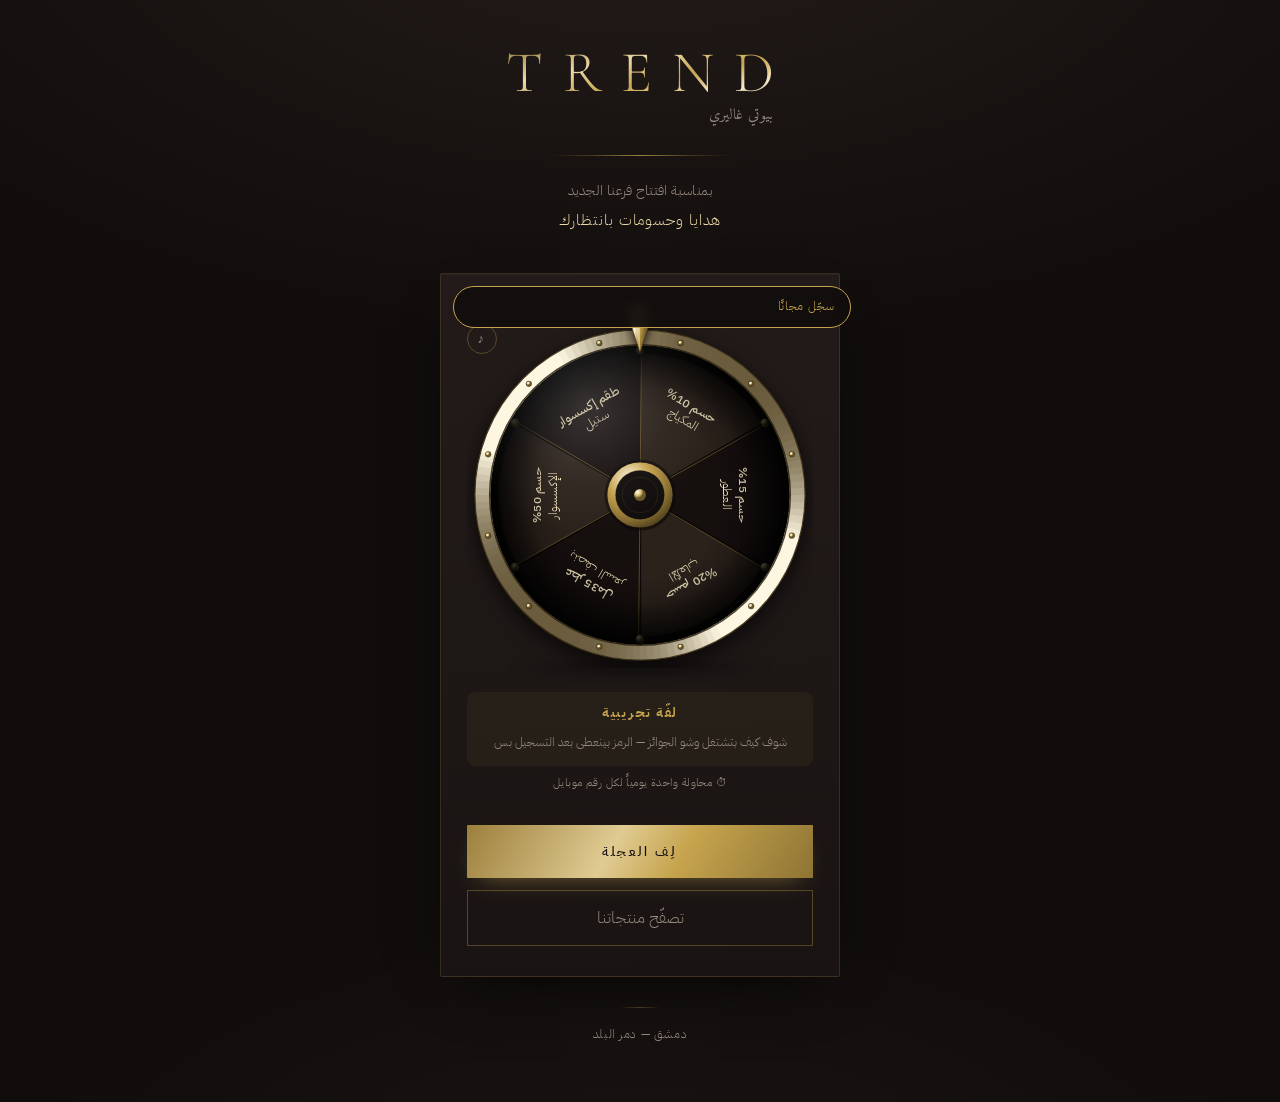
==== index.html @ b28f1da8 "Update index.html" ====
<!DOCTYPE html>
<html lang="ar" dir="rtl">
<head>
<meta charset="utf-8">
<meta name="viewport" content="width=device-width, initial-scale=1, viewport-fit=cover">
<title>TREND</title>
<meta name="description" content="جرّب حظك واربح حسمًا يُستلم من المحل الجديد.">
<meta name="theme-color" content="#100D0C">
<meta property="og:title" content="TREND — جرّب حظك واربح حسم">
<meta property="og:description" content="لفّة وحدة وكل الخانات رابحة. حسومات وهدايا تُستلم من المحل.">
<meta property="og:type" content="website">
<meta property="og:url" content="https://jamejame88.github.io/TREND/">
<meta property="og:image" content="https://jamejame88.github.io/TREND/og-image.png">
<meta property="og:image:secure_url" content="https://jamejame88.github.io/TREND/og-image.png">
<meta property="og:image:type" content="image/png">
<meta property="og:image:width" content="1200">
<meta property="og:image:height" content="630">
<meta property="og:image:alt" content="TREND — دمر البلد، دمشق">
<meta property="og:site_name" content="TREND">
<meta property="og:locale" content="ar_SY">
<meta name="twitter:card" content="summary_large_image">
<meta name="twitter:title" content="TREND — جرّب حظك واربح حسم">
<meta name="twitter:description" content="لفّة وحدة وكل الخانات رابحة.">
<meta name="twitter:image" content="https://jamejame88.github.io/TREND/og-image.png">
<link rel="preconnect" href="https://fonts.googleapis.com">
<link rel="preconnect" href="https://fonts.gstatic.com" crossorigin>
<link href="https://fonts.googleapis.com/css2?family=Cormorant+Garamond:wght@300;400&family=Amiri:wght@400;700&family=IBM+Plex+Sans+Arabic:wght@200;300;400;500&display=swap" rel="stylesheet">
<style>
:root{
  --ink:#100D0C;
  --panel:#191413;
  --panel-2:#221B19;
  --gold:#C6A44E;
  --gold-lt:#EBD9A8;
  --gold-dk:#8E7434;
  --line:rgba(198,164,78,.16);
  --line-strong:rgba(198,164,78,.34);
  --paper:#F3EEE7;
  --muted:#96897E;
  --err:#D98A82;
  --ok:#8FB99A;
}
*{box-sizing:border-box;margin:0;padding:0}
html{-webkit-text-size-adjust:100%}
body{
  min-height:100vh;
  background:
    radial-gradient(120% 70% at 50% -10%, #241C19 0%, transparent 60%),
    radial-gradient(90% 50% at 50% 110%, #1B1513 0%, transparent 55%),
    var(--ink);
  color:var(--paper);
  font-family:"IBM Plex Sans Arabic",system-ui,sans-serif;
  font-weight:300;
  line-height:1.8;
  -webkit-font-smoothing:antialiased;
  display:flex;
  justify-content:center;
  padding:44px 20px 56px;
}
.shell{width:100%;max-width:400px}

/* ——— العلامة ——— */
.mark{text-align:center;margin-bottom:38px}
.lockup{display:inline-block;text-align:right}
.wordmark{
  font-family:"Cormorant Garamond",Georgia,serif;
  font-weight:300;
  font-size:clamp(42px,13vw,58px);
  line-height:1;
  letter-spacing:.34em;
  direction:ltr;
  margin-right:-.34em;
  color:var(--gold-lt);
  background:linear-gradient(168deg,#8E7434 0%,#EBD9A8 34%,#C6A44E 58%,#F5EBCB 78%,#9C7F3C 100%);
  -webkit-background-clip:text;
  background-clip:text;
  -webkit-text-fill-color:transparent;
}
.former{
  font-family:"Amiri",serif;
  font-size:15px;
  color:var(--muted);
  letter-spacing:.04em;
  margin-top:6px;
  line-height:1;
}
.divider{
  width:100%;max-width:180px;height:1px;margin:26px auto 0;
  background:linear-gradient(90deg,transparent,var(--line-strong) 22%,var(--gold) 50%,var(--line-strong) 78%,transparent);
  opacity:.75;
}

.occasion{
  margin-top:22px;font-size:14px;color:var(--muted);
  letter-spacing:.03em;line-height:1.9;
}
.occasion span{
  display:inline-block;margin-top:2px;color:var(--gold-lt);
  font-size:15px;letter-spacing:.06em;
}

/* ——— تنويه حد اللفّات ——— */
.spinlimit{
  margin-top:8px;font-size:11px;color:var(--muted);
  letter-spacing:.04em;text-align:center;line-height:1.7;
}
/* ——— زر التسجيل الثابت (الزاوية اليسارية العلوية) ——— */
.regfab{
  position:fixed;top:12px;left:12px;z-index:40;
  display:flex;align-items:center;gap:6px;
  padding:9px 15px;border-radius:22px;
  border:1px solid var(--gold);background:rgba(16,13,12,.88);
  color:var(--gold);font:inherit;font-size:12px;letter-spacing:.06em;
  cursor:pointer;backdrop-filter:blur(6px);
  transition:transform .25s,background .25s;
}
.regfab:hover{transform:translateY(-1px);background:rgba(198,164,78,.14)}
.regfab.member{border-color:var(--gold);background:linear-gradient(120deg,var(--gold-dk),#E0CB92 45%,var(--gold));color:#100D0C}
/* ——— شريط وضع اللفّة (تجريبي / حقيقي) ——— */
.modebar{
  border:1px solid var(--line2);border-radius:8px;padding:10px 12px;margin-top:14px;
  background:rgba(198,164,78,.06);text-align:center;
}
.modebar b{display:block;font-size:12.5px;color:var(--gold);letter-spacing:.12em;margin-bottom:3px}
.modebar span{font-size:11.5px;color:var(--muted);line-height:1.7}
.modebar.real{background:rgba(143,211,125,.08);border-color:rgba(143,211,125,.45)}
.modebar.real b{color:#8FD37D}
.demoprize{
  display:none;margin-top:12px;padding:12px;border:1px dashed var(--line2);border-radius:8px;
  text-align:center;font-size:13px;color:var(--paper);line-height:1.8;
}
.demoprize.on{display:block}
.demoprize i{display:block;font-style:normal;font-size:11px;color:var(--muted);margin-top:5px}
/* ——— تذكير التطبيق والنادي بصفحة النتيجة ——— */
.nextsteps{margin-top:16px;border-top:1px solid var(--line2);padding-top:14px}
.nextstep{
  display:flex;gap:10px;align-items:flex-start;text-align:right;
  padding:11px 0;font-size:12.5px;line-height:1.75;color:var(--paper);
}
.nextstep + .nextstep{border-top:1px solid var(--line)}
.nextstep b{color:var(--gold);font-weight:500}
.nextstep .n{
  flex:0 0 20px;height:20px;border-radius:50%;border:1px solid var(--gold);
  color:var(--gold);font-size:10px;display:flex;align-items:center;justify-content:center;margin-top:2px;
}
/* ——— شريط الفائزين ——— */
.ticker{
  position:relative;overflow:hidden;margin:0 0 26px;
  border-top:1px solid var(--line);border-bottom:1px solid var(--line);
  background:linear-gradient(90deg,rgba(198,164,78,.05),rgba(198,164,78,.11),rgba(198,164,78,.05));
  padding:10px 0;display:none;
}
.ticker.on{display:block}
.ticker::before,.ticker::after{content:"";position:absolute;top:0;bottom:0;width:48px;z-index:2;pointer-events:none}
.ticker::before{right:0;background:linear-gradient(270deg,var(--ink),transparent)}
.ticker::after{left:0;background:linear-gradient(90deg,var(--ink),transparent)}
.trail{display:flex;width:max-content;animation:slide 120s linear infinite}
@keyframes slide{from{transform:translateX(0)}to{transform:translateX(50%)}}
@media(prefers-reduced-motion:reduce){.trail{animation:none}}
.tk{display:flex;align-items:center;gap:8px;padding:0 18px;white-space:nowrap;font-size:12px;color:var(--muted)}
.tk i{width:5px;height:5px;transform:rotate(45deg);background:var(--gold);flex:0 0 5px;font-style:normal}
.tk b{color:var(--gold-lt);font-weight:400}
.tk s{
  color:var(--paper);text-decoration:none;
  font-variant-numeric:tabular-nums;letter-spacing:.03em;
}

/* ——— البطاقة ——— */
.card{
  background:linear-gradient(178deg,var(--panel-2),var(--panel));
  border:1px solid var(--line);
  border-radius:2px;
  padding:34px 26px 30px;
  box-shadow:0 24px 60px -30px rgba(0,0,0,.9), inset 0 1px 0 rgba(255,255,255,.03);
}

.step{display:none}
.step.on{display:block;animation:rise .55s cubic-bezier(.22,.7,.3,1) both}
@keyframes rise{from{opacity:0;transform:translateY(10px)}to{opacity:1;transform:none}}

.won{text-align:center;margin-bottom:30px;padding-bottom:24px;border-bottom:1px solid var(--line)}
.won h2{
  font-family:"Amiri",serif;font-weight:400;font-size:24px;line-height:1.5;
  margin:10px 0 12px;color:var(--gold-lt);
}
.wonhint{font-size:12.5px;color:var(--muted);letter-spacing:.04em}

/* ——— الحقول ——— */
.field{margin-bottom:26px}
label{
  display:block;
  font-size:11.5px;
  font-weight:400;
  color:var(--gold);
  letter-spacing:.16em;
  margin-bottom:8px;
  opacity:.9;
}
input,select{
  width:100%;
  background:transparent;
  border:0;
  border-bottom:1px solid var(--line-strong);
  border-radius:0;
  color:var(--paper);
  font-family:inherit;
  font-size:16px;
  font-weight:300;
  padding:8px 2px 11px;
  transition:border-color .3s ease;
}
input:hover,select:hover{border-bottom-color:rgba(198,164,78,.5)}
input:focus,select:focus{outline:none;border-bottom-color:var(--gold)}
input:focus-visible,select:focus-visible,button:focus-visible{outline:1px solid var(--gold);outline-offset:4px}
select{
  appearance:none;color:var(--paper);cursor:pointer;
  background-image:linear-gradient(45deg,transparent 50%,var(--gold) 50%),linear-gradient(135deg,var(--gold) 50%,transparent 50%);
  background-position:2px 20px,7px 20px;background-size:5px 5px;background-repeat:no-repeat;
}
select option{background:var(--panel);color:var(--paper)}
.hint{font-size:11.5px;color:var(--muted);margin-top:9px;line-height:1.7}
.err{font-size:12px;color:var(--err);margin-top:9px;display:none}
.err.on{display:block}

input[type="date"]{
  color-scheme:dark;direction:ltr;text-align:left;
  font-variant-numeric:tabular-nums;letter-spacing:.06em;
}
input[type="date"]::-webkit-datetime-edit{padding:0}
input[type="date"]::-webkit-datetime-edit-text{color:var(--muted);padding:0 4px}
input[type="date"]::-webkit-datetime-edit-day-field,
input[type="date"]::-webkit-datetime-edit-month-field,
input[type="date"]::-webkit-datetime-edit-year-field{color:var(--paper);padding:1px 3px}
input[type="date"]::-webkit-datetime-edit-day-field:focus,
input[type="date"]::-webkit-datetime-edit-month-field:focus,
input[type="date"]::-webkit-datetime-edit-year-field:focus{background:var(--gold);color:#100D0C;outline:none}
input[type="date"]::-webkit-calendar-picker-indicator{
  filter:invert(72%) sepia(30%) saturate(720%) hue-rotate(2deg);opacity:.7;cursor:pointer;
}
input[type="date"]::-webkit-calendar-picker-indicator:hover{opacity:1}

/* ——— الأزرار ——— */
button{
  width:100%;
  font-family:"IBM Plex Sans Arabic",sans-serif;
  font-size:13px;
  font-weight:400;
  letter-spacing:.2em;
  padding:17px 14px;
  border:0;
  border-radius:1px;
  cursor:pointer;
  transition:filter .3s ease, opacity .3s ease;
}
.primary{
  background:linear-gradient(120deg,#9C7F3C,#E0CB92 42%,#C6A44E 62%,#8E7434);
  color:#100D0C;
  font-weight:500;
  box-shadow:0 10px 26px -14px rgba(198,164,78,.7);
}
.primary:hover{filter:brightness(1.07)}
.primary[disabled]{filter:grayscale(.5) brightness(.65);cursor:default}
.ghost{
  background:transparent;color:var(--muted);
  border:1px solid var(--line-strong);margin-top:12px;
}
.ghost:hover{color:var(--gold-lt);border-color:var(--gold)}
.btn-space{margin-top:32px}

.shopBtn{
  display:block;text-align:center;text-decoration:none;
  line-height:1.5;padding:15px 12px;
}

/* ——— العجلة ——— */
.wheelwrap{position:relative;padding:14px 0 10px}
.sndBtn{
  position:absolute;top:16px;left:0;z-index:4;
  width:30px;height:30px;padding:0;line-height:1;
  background:transparent;border:1px solid var(--line-strong);border-radius:50%;
  color:var(--muted);font-size:13px;cursor:pointer;transition:.2s;
}
.sndBtn:hover{color:var(--gold-lt);border-color:var(--gold)}
.wheelwrap::before{content:"";position:absolute;left:12%;right:12%;bottom:2px;height:16px;background:radial-gradient(ellipse at center,rgba(0,0,0,.55),transparent 72%);filter:blur(5px);pointer-events:none}
.pointer{
  position:absolute;top:-6px;left:50%;
  width:34px;height:52px;z-index:5;
  transform:translateX(-50%) rotate(0deg);
  transform-origin:50% 14%;
  transition:transform .07s cubic-bezier(.3,1.5,.5,1);
  pointer-events:none;
  filter:drop-shadow(0 3px 5px rgba(0,0,0,.75));
}
#wheel{display:block;width:100%;height:auto;transform:rotate(0deg)}
#wheel{will-change:transform}

/* ——— النتيجة ——— */
.result{text-align:center}
.kicker{
  font-family:"Amiri",serif;
  font-size:29px;font-weight:700;
  color:var(--gold);letter-spacing:.04em;line-height:1.3;
}
.result h2{
  font-family:"Amiri",serif;
  font-weight:400;
  font-size:24px;
  line-height:1.55;
  margin:10px 0 26px;
  color:var(--gold-lt);
}
.plaque{
  border-top:1px solid var(--line-strong);
  border-bottom:1px solid var(--line-strong);
  padding:20px 10px 18px;
}
.plaque .cap{font-size:10.5px;letter-spacing:.24em;color:var(--muted);margin-bottom:10px}
.code{
  direction:ltr;
  font-family:"Cormorant Garamond",Georgia,serif;
  font-size:34px;
  font-weight:400;
  letter-spacing:.22em;
  color:var(--gold-lt);
  line-height:1.1;
}
.expiry{font-size:11.5px;color:var(--muted);margin-top:22px;letter-spacing:.04em}

.terms{margin:28px 0 30px;text-align:right}
.terms li{
  list-style:none;font-size:12.5px;color:var(--muted);
  padding-right:16px;position:relative;margin:9px 0;line-height:1.75;
}
.terms li::before{
  content:"";position:absolute;right:0;top:11px;
  width:4px;height:4px;transform:rotate(45deg);background:var(--gold);opacity:.8;
}
.sent{font-size:12px;color:var(--ok);margin-top:14px;display:none;text-align:center;letter-spacing:.05em}
.sent.on{display:block}

.offers{margin:0 0 32px;overflow:hidden}
.oh{display:flex;align-items:center;gap:14px;margin-bottom:16px}
.oh-line{flex:1;height:1px;background:linear-gradient(90deg,transparent,var(--line-strong))}
.oh-line:last-child{background:linear-gradient(90deg,var(--line-strong),transparent)}
.oh-txt{font-size:11px;letter-spacing:.26em;color:var(--gold);white-space:nowrap}

.otrack{
  display:flex;gap:10px;width:max-content;
  animation:oslide 38s linear infinite;
}
.offers:hover .otrack{animation-play-state:paused}
@keyframes oslide{from{transform:translateX(0)}to{transform:translateX(50%)}}

.ocard{
  flex:0 0 auto;width:132px;border:1px solid var(--line);
  background:linear-gradient(178deg,var(--panel-2),var(--panel));
}
.ocard img{width:100%;height:88px;object-fit:cover;background:#0E0B0A;display:block}
.ocard .obadge{
  font-size:9px;letter-spacing:.16em;color:var(--ink);text-align:center;padding:3px 0;
  background:linear-gradient(120deg,var(--gold-dk),#E0CB92 50%,var(--gold));
}
.ocard .on{
  font-size:11.5px;line-height:1.45;padding:8px 9px 0;color:var(--paper);
  display:-webkit-box;-webkit-line-clamp:2;-webkit-box-orient:vertical;overflow:hidden;height:2.9em;
}
.ocard .op{display:flex;align-items:baseline;gap:7px;padding:5px 9px 10px}
.o-new{font-size:13px;color:var(--gold-lt)}
.o-old{font-size:10.5px;color:var(--muted);text-decoration:line-through;opacity:.75}

.foot{
  text-align:center;font-size:11.5px;color:var(--muted);
  margin-top:30px;letter-spacing:.05em;line-height:1.9;
}
.foot .fdiv{
  width:40px;height:1px;margin:0 auto 16px;
  background:linear-gradient(90deg,transparent,var(--line-strong),transparent);
}
</style>
</head>
<body>
<div class="shell">

  <header class="mark">
    <div class="lockup">
      <div class="wordmark" id="brandName">TREND</div>
      <div class="former">بيوتي غاليري</div>
    </div>
    <div class="divider"></div>
    <p class="occasion">بمناسبة افتتاح فرعنا الجديد<br><span>هدايا وحسومات بانتظارك</span></p>
  </header>

  <div class="ticker" id="ticker"><div class="trail" id="trail"></div></div>

  <section class="offers" id="offers" hidden>
    <div class="oh">
      <span class="oh-line"></span>
      <span class="oh-txt">عروض اليوم</span>
      <span class="oh-line"></span>
    </div>
    <div class="otrack" id="offerList"></div>
  </section>

  <section class="card step on" id="stepWheel">
    <div class="wheelwrap">
      <svg class="pointer" viewBox="0 0 34 52" aria-hidden="true">
        <defs>
          <linearGradient id="pbA" x1="0" y1="0" x2="1" y2="0.3">
            <stop offset="0%" stop-color="#6B5526"/><stop offset="28%" stop-color="#FDF6E0"/>
            <stop offset="52%" stop-color="#C6A44E"/><stop offset="74%" stop-color="#8A7031"/>
            <stop offset="100%" stop-color="#4E3E1B"/>
          </linearGradient>
          <radialGradient id="pbC" cx="34%" cy="28%">
            <stop offset="0%" stop-color="#FFFDF5"/><stop offset="52%" stop-color="#DCC176"/>
            <stop offset="100%" stop-color="#5E4B22"/>
          </radialGradient>
        </defs>
        <path d="M17 51 L7 20 Q17 13 27 20 Z" fill="url(#pbA)"/>
        <path d="M17 51 L12.5 21.5 Q17 18 17 18 Z" fill="#FFF9E6" opacity=".42"/>
        <path d="M17 51 L7 20 Q17 13 27 20 Z" fill="none" stroke="#3A2E14" stroke-width=".8" opacity=".85"/>
        <circle cx="17" cy="13" r="11" fill="#33280F" opacity=".55"/>
        <circle cx="17" cy="13" r="9.5" fill="url(#pbC)"/>
        <circle cx="17" cy="13" r="4.6" fill="#12100F"/>
        <circle cx="13.6" cy="9.6" r="2.4" fill="#FFFDF4" opacity=".8"/>
      </svg>
      <button class="sndBtn" id="sndBtn" type="button">♪</button>
      <svg id="wheel" viewBox="0 0 320 320" role="img" aria-label="عجلة الجوائز"></svg>
    </div>
    <button class="regfab" id="regFab" type="button">سجّل مجانًا</button>
  <div class="modebar" id="modeBar">
      <b>لفّة تجريبية</b>
      <span>شوف كيف بتشتغل وشو الجوائز — الرمز بينعطى بعد التسجيل بس</span>
    </div>
    <div class="spinlimit">⏱ محاولة واحدة يومياً لكل رقم موبايل</div>
    <div class="demoprize" id="demoPrize"></div>
    <button class="primary btn-space" id="spin">لِف العجلة</button>
    <button class="primary btn-space" id="goReg" style="display:none">سجّل لتحصل على كود الجائزة</button>
    <a class="ghost shopBtn" id="shopBtn2" target="_blank" rel="noopener">تصفّح منتجاتنا</a>
  </section>

  <section class="card step" id="stepForm">
    <div class="won">
      <p class="kicker">لفتك الحقيقية</p>
      <h2 id="wonPrize">سجّل رقمك</h2>
      <p class="wonhint">بعد التسجيل بتلف وبيوصلك رمز الجائزة.<br>
        <span style="opacity:.75">⏱ محاولة واحدة يومياً لكل رقم موبايل</span></p>
    </div>

    <div class="field">
      <label for="name">الاسم <span style="color:var(--muted);font-size:11px">(اختياري)</span></label>
      <input id="name" type="text" autocomplete="name" placeholder="اتركه فاضي ومنعطيك رمز">
      <p class="hint" id="nameHint"></p>
    </div>

    <div class="field">
      <label for="phone">رقم الجوال</label>
      <input id="phone" type="tel" inputmode="numeric" autocomplete="tel" placeholder="09XXXXXXXX" required>
      <p class="hint">الرقم مخصص لإرسال الكود والعرض.</p>
      <p class="err" id="errPhone">الرقم لازم يبلش بـ 09 ويكون 10 أرقام</p>
      <p class="err" id="errDaily">سجّلنا محاولتك اليوم — بتقدر تجرّب مرة تانية بكرا.</p>
    </div>

    <div class="field">
      <label for="occasion">أهم مناسبة عندك بالسنة</label>
      <select id="occasion">
        <option value="">اختياري</option>
        <option>عيد ميلاد</option>
        <option>ذكرى زواج</option>
        <option>خطوبة</option>
        <option>تخرّج</option>
        <option>مولود جديد</option>
        <option>غير هيك</option>
      </select>
    </div>

    <div class="field">
      <label for="occDate">تاريخ المناسبة</label>
      <input id="occDate" type="date" lang="en-GB">
      <p class="hint">لإرسال أفكار هدايا قبل موعد المناسبة ضمن الميزانية.</p>
    </div>

    <button class="primary btn-space" id="claim">سجّل ولِف</button>
    <a class="ghost shopBtn" id="shopBtn3" target="_blank" rel="noopener">تصفّح منتجاتنا</a>
  </section>

  <section class="card step" id="stepResult">
    <div class="result">
      <p class="kicker">مبروك</p>
      <h2 id="prizeText"></h2>
      <div class="plaque">
        <p class="cap">رمز الاستلام</p>
        <div class="code" id="codeText"></div>
      </div>
      <p class="expiry" id="expiryText"></p>
      <p class="expiry" id="pidText" style="margin-top:6px;color:var(--gold)"></p>
    </div>
    <ul class="terms">
      <li>الرمز يُستلم من المحل خلال مدة الصلاحية.</li>
      <li>صالح لعملية شراء واحدة، ولا يُجمع مع عرض آخر.</li>
      <li>فعّل الرمز عبر واتساب حتى يُحفظ باسمك.</li>
    </ul>
    <div class="nextsteps">
      <div class="nextstep"><span class="n">١</span>
        <span><b>نزّل تطبيق ترند على جوالك</b> واربح <b>نقطتين</b> تنضاف لرصيدك — نقاطك بتستبدلها بهدايا من المحل.</span></div>
      <div class="nextstep"><span class="n">٢</span>
        <span>سجّل بـ<b>نادي ترند</b> وشوف نقاطك وقسم كبار العملاء — من نفس الموقع.</span></div>
    </div>
    <a class="primary btn-space" id="appBtn" target="_blank" rel="noopener" style="display:block;text-align:center;text-decoration:none">نزّل التطبيق واربح نقطتين</a>
    <button class="primary" id="waBtn" style="margin-top:9px">تفعيل الرمز عبر واتساب</button>
    <button class="ghost" id="copyBtn">نسخ الرمز</button>
    <p class="sent" id="copied">تم نسخ الرمز</p>
    <a class="ghost shopBtn" id="shopBtn" target="_blank" rel="noopener">تصفّح منتجاتنا</a>
  </section>

  <footer class="foot">
    <div class="fdiv"></div>
    <div id="footAddr"></div>
  </footer>
</div>

<script>
/* ————————————————————————————————
   عدّل هالقسم بس — الباقي ما بدو تعديل
———————————————————————————————— */
const CONFIG = {
  shopName:    "TREND",
  address:     "دمشق — دمر البلد",
  siteUrl:     "https://jamejame88.github.io/TREND/site.html",
  whatsapp:    "963934589893",
  sheetUrl:    "https://script.google.com/macros/s/AKfycbx4zwX9C0PqPvE215aF1AwVs5j8pn7mqzbEx961qYShZDct3dYm4nTvetl8VBAtm9sA/exec",
  expiryDays:  14,
  prizes: [
    { label: "حسم 10% على قسم المكياج",  lines: ["حسم 10%", "المكياج"],      weight: 40, tag: "MKP" },
    { label: "حسم 15% على قسم العطور",   lines: ["حسم 15%", "العطور"],       weight: 25, tag: "PRF" },
    { label: "حسم 20% على قسم الألعاب",  lines: ["حسم 20%", "الألعاب"],      weight: 25, tag: "TOY" },
    { label: "عطر 35مل بنصف السعر",      lines: ["عطر 35مل", "بنصف السعر"],  weight: 10, tag: "P35" },
    { label: "حسم 50% على قسم الإكسسوار",lines: ["حسم 50%", "الإكسسوار"],    weight:  5, tag: "ACC" },
    { label: "طقم إكسسوار ستيل",         lines: ["طقم إكسسوار", "ستيل"],     weight:  1, tag: "STL" }
  ],
  /* أوزان اللفّة التجريبية: كل الجوائز بنفس الاحتمال، عشان الزائر يشوف
     كل الخانات (خصوصًا النادرة) ويعرف شو ممكن يربح. الأوزان الحقيقية فوق
     ما بتتأثر - هي وحدها يلي بتحدد الجائزة بعد التسجيل.
     خلي القيمة false لو بدك التجريبي يستخدم نفس الأوزان الحقيقية. */
  demoEqualWeights: true
};


/* ———————————————————————————————— */

/* PRIZES = الجوائز الفعّالة حاليًا. بتنجلب من قاعدة البيانات عند التحميل،
   وبترجع للمكتوبة بـCONFIG لو فشل الاتصال - فالعجلة بتشتغل بكل الحالات. */
let PRIZES = CONFIG.prizes.slice();
let SEG = PRIZES.length;
let ARC = 360 / SEG;

const SB_URL  = 'https://incloqbhtksnxqiohvaw.supabase.co';
const SB_ANON = 'sb_publishable_jfAFLXWXJpIrRfkd_CcWlw_xjGgEUEX';

function portal(action, extra){
  return fetch(SB_URL + '/functions/v1/customer-portal', {
    method: 'POST',
    headers: { 'Content-Type':'application/json', 'apikey': SB_ANON, 'Authorization': 'Bearer ' + SB_ANON },
    body: JSON.stringify(Object.assign({ action }, extra || {})),
  }).then(r => r.json()).catch(() => null);
}

/* بيحوّل صف قاعدة البيانات لشكل الجائزة يلي بتفهمه العجلة */
function rowToPrize(r){
  return {
    label: r.label,
    lines: [r.line1 || r.label, r.line2 || ''].filter(x => x !== ''),
    weight: Number(r.weight) || 1,
    tag: String(r.tag || 'GEN').toUpperCase(),
  };
}

/* بيبدّل مجموعة الجوائز ويعيد رسم العجلة */
function setPrizes(list){
  if (!Array.isArray(list) || list.length < 3) return false;
  PRIZES = list;
  SEG = PRIZES.length;
  ARC = 360 / SEG;
  const w = $('wheel');
  if (w) w.innerHTML = '';
  drawWheel();
  return true;
}
const $ = id => document.getElementById(id);
let picked = null, spun = false, entry = {};
/* REAL = صار مسجّل ومسموح له بلفّة حقيقية وحدة.
   قبلها كل اللفّات تجريبية معلنة: بتدور وبتوقف بس بدون رمز. */
let REAL = false, realDone = false, demoCount = 0;

$('brandName').textContent = CONFIG.shopName;
$('footAddr').textContent = CONFIG.address;
['shopBtn', 'shopBtn2', 'shopBtn3'].forEach(function(id){
  var b = $(id);
  if (b) b.href = CONFIG.siteUrl;
});

/* ═══ شريط الفائزين ═══ */
(function loadWins(){
  if (!CONFIG.sheetUrl) return;
  const cb = 'wcb_' + Date.now();
  const s = document.createElement('script');
  let done = false;
  const end = () => { if (done) return; done = true; try{ delete window[cb]; }catch(e){} s.remove(); };
  const timer = setTimeout(end, 9000);

  window[cb] = res => {
    clearTimeout(timer); end();
    const w = (res && res.wins) ? res.wins : [];
    if (w.length < 2) return;
    const trail = $('trail');
    const add = x => {
      const d = document.createElement('div');
      d.className = 'tk';
      d.innerHTML = '<i></i><s></s> ربح <b></b>';
      d.querySelector('s').textContent = 'الزبون ' + x.n;
      d.querySelector('b').textContent = x.p;
      if (x.t){ const sp = document.createElement('span'); sp.textContent = '· ' + x.t; d.appendChild(sp); }
      trail.appendChild(d);
    };
    w.forEach(add); w.forEach(add);
    $('ticker').classList.add('on');
  };
  s.onerror = () => { clearTimeout(timer); end(); };
  s.src = CONFIG.sheetUrl + '?callback=' + cb + '&action=wins';
  document.body.appendChild(s);
})();

/* رسم العجلة - صارت دالة حتى نقدر نعيد الرسم لما تتبدل الجوائز */
function drawWheel(){
  const c = 175, R = 143, ns = 'http://www.w3.org/2000/svg';
  const wheel = $('wheel');
  wheel.setAttribute('viewBox', '0 0 350 350');

  const el = (t, a) => { const n = document.createElementNS(ns, t); for (const k in a) n.setAttribute(k, a[k]); return n; };
  const rad = d => (d - 90) * Math.PI / 180;
  const pt  = (d, r) => [c + r * Math.cos(rad(d)), c + r * Math.sin(rad(d))];

  const defs = el('defs');
  defs.innerHTML =
    '<radialGradient id="hub" cx="34%" cy="26%" r="80%">' +
      '<stop offset="0%" stop-color="#FDF8EA"/><stop offset="40%" stop-color="#C6A44E"/>' +
      '<stop offset="76%" stop-color="#8A7031"/><stop offset="100%" stop-color="#4E3E1B"/>' +
    '</radialGradient>' +
    '<radialGradient id="jew" cx="30%" cy="26%">' +
      '<stop offset="0%" stop-color="#FFFDF5"/><stop offset="55%" stop-color="#DCC176"/>' +
      '<stop offset="100%" stop-color="#6B5526"/>' +
    '</radialGradient>' +
    '<radialGradient id="ao" cx="50%" cy="50%" r="50%">' +
      '<stop offset="72%" stop-color="#000" stop-opacity="0"/>' +
      '<stop offset="100%" stop-color="#000" stop-opacity=".78"/>' +
    '</radialGradient>' +
    '<radialGradient id="glass" cx="32%" cy="20%" r="62%">' +
      '<stop offset="0%" stop-color="#fff" stop-opacity=".16"/>' +
      '<stop offset="42%" stop-color="#fff" stop-opacity=".04"/>' +
      '<stop offset="70%" stop-color="#fff" stop-opacity="0"/>' +
    '</radialGradient>' +
    '<radialGradient id="vig" cx="50%" cy="50%" r="50%">' +
      '<stop offset="55%" stop-color="#000" stop-opacity="0"/>' +
      '<stop offset="100%" stop-color="#000" stop-opacity=".5"/>' +
    '</radialGradient>' +
    '<filter id="drop" x="-45%" y="-45%" width="190%" height="190%">' +
      '<feDropShadow dx="0" dy="6" stdDeviation="9" flood-color="#000" flood-opacity=".7"/>' +
    '</filter>';
  wheel.appendChild(defs);

  /* ═══ الإطار المعدني — ثابت لا يدور، فتبقى انعكاساته مكانها ═══ */
  const rim = el('g', { filter:'url(#drop)' });
  wheel.appendChild(rim);

  const R1 = R + 8, R2 = R + 24, STEPS = 144, SW = 360 / STEPS;

  /* انعكاس معدني بفصّين — يحاكي المعدن المصقول */
  function metal(a){
    const t1 = Math.abs(Math.cos(rad(a - 38)));
    const t2 = Math.abs(Math.cos(rad(a - 218)));
    let v = 0.18 + 0.72 * Math.pow(t1, 3.2) + 0.42 * Math.pow(t2, 7);
    v = Math.max(0, Math.min(1, v));
    const lo = [74, 58, 26], hi = [253, 246, 224];
    const ch = i => Math.round(lo[i] + (hi[i] - lo[i]) * v);
    return `rgb(${ch(0)},${ch(1)},${ch(2)})`;
  }

  for (let k = 0; k < STEPS; k++){
    const a0 = k * SW, a1 = a0 + SW + 0.35;
    const [ax, ay] = pt(a0, R2), [bx, by] = pt(a1, R2);
    const [cx2, cy2] = pt(a1, R1), [dx, dy] = pt(a0, R1);
    rim.appendChild(el('path', {
      d:`M${ax} ${ay} A${R2} ${R2} 0 0 1 ${bx} ${by} L${cx2} ${cy2} A${R1} ${R1} 0 0 0 ${dx} ${dy} Z`,
      fill: metal(a0 + SW / 2)
    }));
  }

  /* حزّ داخلي وخارجي يعطي حدّة الحافة */
  rim.appendChild(el('circle', { cx:c, cy:c, r:R2, fill:'none', stroke:'#3A2E14', 'stroke-width':1.2, opacity:.9 }));
  rim.appendChild(el('circle', { cx:c, cy:c, r:R1 + 1, fill:'none', stroke:'#2A2110', 'stroke-width':1.6, opacity:.85 }));

  /* براغي مثبّتة على الإطار */
  for (let k = 0; k < 12; k++){
    const [sx, sy] = pt(k * 30 + 15, (R1 + R2) / 2);
    rim.appendChild(el('circle', { cx:sx, cy:sy, r:3.1, fill:'#33280F', opacity:.8 }));
    rim.appendChild(el('circle', { cx:sx, cy:sy, r:2.4, fill:'url(#jew)' }));
    rim.appendChild(el('circle', { cx:sx - .6, cy:sy - .7, r:.8, fill:'#FFFDF4', opacity:.8 }));
  }

  /* تجويف داكن يحيط بالقرص الدوّار */
  wheel.appendChild(el('circle', { cx:c, cy:c, r:R1, fill:'#0B0908' }));

  /* ═══ القرص الدوّار ═══ */
  const g = el('g', { id:'spinGroup' });
  wheel.appendChild(g);

  PRIZES.forEach((p, i) => {
    const a0 = i * ARC, a1 = a0 + ARC;
    const [x0, y0] = pt(a0, R), [x1, y1] = pt(a1, R);
    const d = `M${c} ${c} L${x0} ${y0} A${R} ${R} 0 0 1 ${x1} ${y1} Z`;

    g.appendChild(el('path', { d, fill: i % 2 ? '#150F0E' : '#2C221C' }));
    g.appendChild(el('path', { id:'seg' + i, d, fill:'#EBD9A8', opacity:0, style:'transition:opacity .45s ease' }));

    /* ضلع مرتفع بين الخانات: ظل ثم لمعة */
    const [sx, sy] = pt(a0, R);
    g.appendChild(el('path', { d:`M${c} ${c} L${sx} ${sy}`, stroke:'#0A0706', 'stroke-width':2.4, opacity:.9 }));
    const [hx, hy] = pt(a0 + .55, R);
    g.appendChild(el('path', { d:`M${c} ${c} L${hx} ${hy}`, stroke:'#C6A44E', 'stroke-width':.8, opacity:.55 }));

    const mid = a0 + ARC / 2;
    const lines = p.lines || [p.label];
    const t = el('text', {
      x:c, y:c - 100, 'text-anchor':'middle', fill:'#F2E5BE',
      'font-size':12.5, 'font-family':'IBM Plex Sans Arabic, sans-serif',
      'font-weight':300, 'letter-spacing':'.02em',
      transform:`rotate(${mid} ${c} ${c})`
    });
    lines.forEach((ln, k) => {
      const sp = el('tspan', { x:c, dy: k === 0 ? 0 : 16 });
      sp.textContent = ln;
      if (k === 0) sp.setAttribute('font-weight', '500');
      t.appendChild(sp);
    });
    g.appendChild(t);
  });

  /* المسامير على حافة القرص */
  PRIZES.forEach((p, i) => {
    const [px, py] = pt(i * ARC, R + 3);
    g.appendChild(el('circle', { cx:px, cy:py + 1, r:5, fill:'#000', opacity:.5 }));
    g.appendChild(el('circle', { cx:px, cy:py, r:4.4, fill:'url(#jew)' }));
    g.appendChild(el('circle', { cx:px - 1.1, cy:py - 1.3, r:1.2, fill:'#FFFDF4', opacity:.85 }));
  });

  /* المحور */
  g.appendChild(el('circle', { cx:c, cy:c, r:36, fill:'#0A0706', opacity:.6 }));
  g.appendChild(el('circle', { cx:c, cy:c, r:33, fill:'url(#hub)' }));
  g.appendChild(el('circle', { cx:c, cy:c, r:25, fill:'#100D0C' }));
  g.appendChild(el('circle', { cx:c, cy:c, r:25, fill:'none', stroke:'#C6A44E', 'stroke-width':.7, opacity:.45 }));
  g.appendChild(el('circle', { cx:c, cy:c, r:18, fill:'none', stroke:'#C6A44E', 'stroke-width':.4, opacity:.25 }));
  g.appendChild(el('circle', { cx:c, cy:c, r:6,  fill:'url(#jew)' }));
  g.setAttribute('style', 'transform-origin:' + c + 'px ' + c + 'px');

  /* ═══ طبقات ثابتة فوق القرص ═══ */
  wheel.appendChild(el('circle', { cx:c, cy:c, r:R1, fill:'url(#ao)',    'pointer-events':'none' }));
  wheel.appendChild(el('circle', { cx:c, cy:c, r:R1, fill:'url(#vig)',   'pointer-events':'none' }));
  wheel.appendChild(el('circle', { cx:c, cy:c, r:R1, fill:'url(#glass)', 'pointer-events':'none' }));

  /* منطقة ضغط شفافة على المحور (ثابتة، ما بتلف مع القرص) -
     الضغط عليها = نفس ضغط زر "لِف". نصف قطرها 36 ليسهل ضغطها بالإصبع. */
  const hubBtn = el('circle', { cx:c, cy:c, r:36, fill:'transparent', cursor:'pointer' });
  hubBtn.setAttribute('role', 'button');
  hubBtn.setAttribute('tabindex', '0');
  hubBtn.setAttribute('aria-label', 'لِف العجلة');
  hubBtn.addEventListener('click', () => {
    const sp = $('spin');
    if (sp && !sp.disabled) sp.click();
  });
  hubBtn.addEventListener('keydown', (e) => {
    if (e.key === 'Enter' || e.key === ' ') { e.preventDefault(); hubBtn.dispatchEvent(new Event('click')); }
  });
  wheel.appendChild(hubBtn);
}

drawWheel();

/* جلب الجوائز من قاعدة البيانات - لو نجح منعيد الرسم، ولو فشل منضل
   على الجوائز المكتوبة بـCONFIG فوق (فالصفحة ما بتتعطّل أبدًا) */
portal('wheel_prizes').then(res => {
  if (!res || !res.ok) return;
  const free = (res.free || []).map(rowToPrize);
  if (free.length >= 3) setPrizes(free);   /* العجلة العامة = الجوائز المجانية بس */
});

/* نبضة خفيفة على المحور تدل الزائر إنه فيه يضغط - بتوقف أول ما يلف */
(function hubHint(){
  const sp = $('spin');
  if (!sp) return;
  const ring = document.querySelector('#wheel');
  if (!ring) return;
  const pulse = el('circle', { cx:160, cy:160, r:28, fill:'none',
    stroke:'#C6A44E', 'stroke-width':1.2, opacity:.7, 'pointer-events':'none' });
  pulse.setAttribute('id', 'hubPulse');
  pulse.innerHTML =
    '<animate attributeName="r" values="26;38;26" dur="2.2s" repeatCount="indefinite"/>' +
    '<animate attributeName="opacity" values="0.55;0;0.55" dur="2.2s" repeatCount="indefinite"/>';
  ring.appendChild(pulse);
  sp.addEventListener('click', () => {
    const p = document.getElementById('hubPulse');
    if (p) p.remove();
  }, { once: true });
})();

/* إبراز الخانة الفائزة بعد التوقف */
function hilite(i){
  const seg = document.getElementById('seg' + i);
  if (!seg) return;
  let n = 0;
  const pulse = () => {
    seg.style.opacity = (n % 2 ? 0.06 : 0.20);
    if (++n < 6) setTimeout(pulse, 260);
    else seg.style.opacity = 0.10;
  };
  pulse();
}

/* نداء JSONP عام */
function jsonp(params, timeoutMs){
  return new Promise(resolve => {
    if (!CONFIG.sheetUrl) return resolve(null);
    const cb = 'cb_' + Date.now() + Math.floor(Math.random() * 1e4);
    const s  = document.createElement('script');
    let done = false;
    const cleanup = () => {
      if (done) return; done = true;
      clearTimeout(timer);
      try { delete window[cb]; } catch(e){ window[cb] = undefined; }
      s.remove();
    };
    const timer = setTimeout(() => { cleanup(); resolve(null); }, timeoutMs || 7000);
    window[cb] = res => { cleanup(); resolve(res); };
    s.onerror = () => { cleanup(); resolve(null); };
    s.src = CONFIG.sheetUrl + '?callback=' + cb + '&' + params;
    document.body.appendChild(s);
  });
}

/* التحقق من أن الرقم ما جرّب اليوم */
async function checkAllowed(phone){
  const res = await jsonp('phone=' + encodeURIComponent(phone));
  return !(res && res.allowed === false);
}

/* تحويل السعر لليرة تمامًا كما يعرضه الموقع */
let RATE = 0;
function money(v){
  let t = String(v == null ? '' : v).trim()
    .replace(/[٠-٩]/g, d => d.charCodeAt(0) - 0x0660)
    .replace(/[۰-۹]/g, d => d.charCodeAt(0) - 0x06F0)
    .replace(/[٫]/g, '.').replace(/[,٬\s]/g, '')
    .replace(/[^\d.]/g, '');
  const parts = t.split('.');
  if (parts.length > 2) t = parts[0] + '.' + parts.slice(1).join('');
  const n = parseFloat(t);
  return isFinite(n) ? n : 0;
}
function fmtPrice(v, cur){
  let n = money(v);
  if (!n) return '';
  if (cur === 'usd' && RATE > 0) n = n * RATE;
  return (Math.ceil(n / 10) * 10).toLocaleString('en-US') + ' ل.س';
}

/* عروض اليوم — شريط متحرك */
(async function loadOffers(){
  const res = await jsonp('action=all', 9000);
  if (res && res.set) RATE = Number(res.set.rate) || 0;
  if (!res || !res.offers || !res.offers.length) return;

  const list = res.offers.slice(0, 8);
  const wrap = $('offerList');

  /* نكرّرها مرتين ليبدو الدوران متصلاً */
  [0, 1].forEach(() => {
    list.forEach(o => {
      const c = document.createElement('div');
      c.className = 'ocard';

      if (o.img){
        const im = new Image();
        im.src = o.img; im.alt = o.name || ''; im.loading = 'lazy';
        im.onerror = () => im.remove();
        c.appendChild(im);
      }

      const bd = document.createElement('div');
      bd.className = 'obadge';
      bd.textContent = o.note || 'عرض';
      c.appendChild(bd);

      const nm = document.createElement('div');
      nm.className = 'on'; nm.textContent = o.name || '';
      c.appendChild(nm);

      if (o.priceNew || o.priceOld){
        const pr = document.createElement('div');
        pr.className = 'op';
        if (o.priceNew){
          const n = document.createElement('span');
          n.className = 'o-new'; n.textContent = fmtPrice(o.priceNew, o.cur);
          pr.appendChild(n);
        }
        if (o.priceOld){
          const d = document.createElement('span');
          d.className = 'o-old'; d.textContent = fmtPrice(o.priceOld, o.cur);
          pr.appendChild(d);
        }
        c.appendChild(pr);
      }

      wrap.appendChild(c);
    });
  });

  $('offers').hidden = false;
})();

/* ——— محاكاة فيزيائية للعجلة ——— */

/* صوت النقرة — ضجيج قصير عبر مرشّح رنيني، أقرب لصوت الخشب من النغمة */
let AC = null, NOISE = null, SOUND = true;
try { SOUND = localStorage.getItem('trend_sound') !== '0'; } catch(e){}

function initAudio(){
  if (AC) return;
  AC = new (window.AudioContext || window.webkitAudioContext)();
  const len = Math.floor(AC.sampleRate * 0.06);
  NOISE = AC.createBuffer(1, len, AC.sampleRate);
  const d = NOISE.getChannelData(0);
  for (let i = 0; i < len; i++) d[i] = (Math.random() * 2 - 1) * (1 - i / len);
}

function peg(strength){
  if (!SOUND) return;
  try {
    initAudio();
    const t = AC.currentTime;

    const src = AC.createBufferSource();
    src.buffer = NOISE;
    src.playbackRate.value = 0.85 + strength * 0.5 + Math.random() * 0.12;

    const bp = AC.createBiquadFilter();
    bp.type = 'bandpass';
    bp.frequency.value = 1150 + strength * 950 + Math.random() * 160;
    bp.Q.value = 7 + strength * 4;

    const lp = AC.createBiquadFilter();
    lp.type = 'lowpass';
    lp.frequency.value = 5200;

    const g = AC.createGain();
    const vol = 0.03 + strength * 0.075;
    g.gain.setValueAtTime(0, t);
    g.gain.linearRampToValueAtTime(vol, t + 0.002);
    g.gain.exponentialRampToValueAtTime(0.0001, t + 0.035 + strength * 0.02);

    src.connect(bp); bp.connect(lp); lp.connect(g); g.connect(AC.destination);
    src.start(t); src.stop(t + 0.08);
  } catch(e){}
}

/* زر الكتم */
(function soundToggle(){
  const b = $('sndBtn');
  if (!b) return;
  const paint = () => { b.textContent = SOUND ? '♪' : '✕'; b.setAttribute('aria-label', SOUND ? 'كتم الصوت' : 'تشغيل الصوت'); };
  paint();
  b.onclick = () => {
    SOUND = !SOUND;
    try { localStorage.setItem('trend_sound', SOUND ? '1' : '0'); } catch(e){}
    paint();
  };
})();

/* بعد ما توقف العجلة: باللفّة التجريبية منعرض الجائزة كعيّنة بدون رمز،
   وباللفّة الحقيقية منكمل لصفحة النتيجة والرمز. */
function afterSpin(){
  if (REAL){ realDone = true; finish(); return; }

  demoCount++;
  const d = $('demoPrize');
  d.innerHTML = 'وقفت على: <b style="color:var(--gold)">' + picked.label + '</b>' +
    '<i>يرجى التسجيل لتفعيل الكود</i>';
  d.classList.add('on');

  $('goReg').style.display = 'block';
  spun = false;                       /* بيقدر يجرّب تجريبي مرة تانية */
  $('spin').disabled = false;
  $('spin').textContent = demoCount >= 2 ? 'جرّب مرة تانية (تجريبي)' : 'لِف مرة تانية (تجريبي)';
}

/* ١ — اللفّة */
$('spin').addEventListener('click', () => {
  if (spun) return;
  if (REAL && realDone) return;       /* اللفّة الحقيقية مرة وحدة بس */
  $('demoPrize').classList.remove('on');
  spun = true;
  $('spin').disabled = true;
  $('spin').textContent = 'جارٍ الدوران';

  const i = pickPrize();
  picked = PRIZES[i];

  const grp     = document.getElementById('spinGroup');
  const pointer = document.querySelector('.pointer');
  const reduce  = matchMedia('(prefers-reduced-motion: reduce)').matches;

  /* الزاوية النهائية المطلوبة */
  const landing = 360 * 7 - (i * ARC + ARC / 2);

  if (reduce){
    grp.style.transition = 'transform 1.1s ease-out';
    grp.style.transform  = `rotate(${360 * 2 - (i * ARC + ARC / 2)}deg)`;
    setTimeout(afterSpin, 1300);
    return;
  }

  /* نموذج الاحتكاك: السرعة تتناقص أسّيًا حتى التوقف التام */
  const T   = 8;                          /* زمن الدوران بالثواني */
  const TAU = 2.3;                        /* معامل الاحتكاك — أكبر = تباطؤ أنعم وأطول */
  const K   = 1 / (1 - Math.exp(-T / TAU));

  const t0 = performance.now();
  let lastPeg = null;

  function frame(now){
    const t = Math.min((now - t0) / 1000, T);

    /* الزاوية الأساسية — تصل للهدف بالضبط عند t = T */
    let ang = landing * K * (1 - Math.exp(-t / TAU));

    grp.style.transform = `rotate(${ang}deg)`;

    /* السرعة اللحظية — تتحكم بقوة الصوت وميل المؤشر */
    const w    = (landing * K / TAU) * Math.exp(-t / TAU);
    const norm = Math.min(1, w / 900);

    /* ارتداد المؤشر عند كل مسمار */
    const idx = Math.floor(((ang % 360) + 360) % 360 / ARC);
    if (lastPeg !== null && idx !== lastPeg){
      peg(norm);
      if (pointer){
        const tilt = 6 + norm * 16;
        pointer.style.transform =
          `translateX(-50%) rotate(${-tilt * 0.85}deg)`;
        setTimeout(() => {
          pointer.style.transform = 'translateX(-50%) rotate(0deg)';
        }, 75);
      }
    }
    lastPeg = idx;

    if (t < T) requestAnimationFrame(frame);
    else {
      grp.style.transform = `rotate(${landing}deg)`;
      hilite(i);
      setTimeout(afterSpin, 1100);
    }
  }
  requestAnimationFrame(frame);
});

/* ٢ — الانتقال لصفحة التسجيل */
$('goReg').addEventListener('click', showForm);

/* الزر الثابت: قبل التسجيل بيوديه للنموذج، وبعده بيتحوّل لمدخل نادي ترند */
function paintRegFab(){
  const b = $('regFab');
  if (!b) return;
  if (REAL){
    b.textContent = 'نادي ترند ★';
    b.classList.add('member');
  } else {
    b.textContent = 'سجّل مجانًا';
    b.classList.remove('member');
  }
}

$('regFab').addEventListener('click', () => {
  if (REAL){ window.open(CONFIG.siteUrl + '#club', '_blank'); return; }
  if ($('stepForm').classList.contains('on')) return;   /* هو أصلًا بصفحة التسجيل */
  showForm();
});

paintRegFab();

function showForm(){
  $('stepWheel').classList.remove('on');
  $('stepForm').classList.add('on');
  suggestName();
  $('phone').focus();
}

/* اسم مقترح تسلسلي لمين ما بدو يكتب اسمه - بينبني من آخر 3 أرقام
   من رقمه حتى يضل ثابت لنفس الشخص وما يتكرر كتير بين الزباين */
function suggestedFromPhone(phone){
  const tail = String(phone || '').replace(/\D/g, '').slice(-3) || '000';
  return 'ضيف ترند ' + tail;
}
function suggestName(){
  const h = $('nameHint');
  if (h) h.textContent = 'إذا تركته فاضي منسجّلك برمز تلقائي.';
}

/* حقل الاسم صار اختياري وما عاد إله عنصر خطأ - منخفي التلميح بس.
   (السطر القديم كان بينادي $('errName') المحذوف، فبيرمي خطأ وقت التحميل
   وبيوقف كل الكود بعده - وفيه ربط زر اللف، فالعجلة بطّلت تلف.) */
$('name').addEventListener('input', () => {
  const h = $('nameHint');
  if (h && $('name').value.trim()) h.textContent = '';
});
$('phone').addEventListener('input', () => {
  $('errPhone').classList.remove('on');
  $('errDaily').classList.remove('on');
});

/* ٣ — التفعيل والتحقق */
$('claim').addEventListener('click', async () => {
  const btn   = $('claim');
  let   name  = $('name').value.trim();
  const phone = $('phone').value.replace(/\D/g, '');
  const okPhone = /^09\d{8}$/.test(phone);
  $('errPhone').classList.toggle('on', !okPhone);
  $('errDaily').classList.remove('on');
  if (!okPhone) return;

  if (name.length < 2) name = suggestedFromPhone(phone);   /* الاسم اختياري */

  btn.disabled = true;
  btn.textContent = 'جارٍ التحقق';
  const allowed = await checkAllowed(phone);
  btn.disabled = false;
  btn.textContent = 'سجّل ولِف';

  if (!allowed){ $('errDaily').classList.add('on'); return; }

  entry = { name, phone, occasion: $('occasion').value, occDate: $('occDate').value };

  /* التسجيل نجح - منرجّعه للعجلة للفّته الحقيقية الوحيدة */
  REAL = true; realDone = false; spun = false;
  paintRegFab();

  $('stepForm').classList.remove('on');
  $('stepWheel').classList.add('on');
  $('demoPrize').classList.remove('on');
  $('goReg').style.display = 'none';
  const mb = $('modeBar');
  mb.classList.add('real');
  mb.innerHTML = '<b>أهلاً ' + name + '</b><span>لِف، والجائزة يلي بتوقف عليها بتاخد رمزها فورًا</span>';
  const sl = document.querySelector('.spinlimit');
  if (sl) sl.textContent = '⏱ محاولتك الجاية بكرة';
  const sp = $('spin');
  sp.disabled = false;
  sp.textContent = 'لِف العجلة';
  window.scrollTo({ top: 0, behavior: 'smooth' });
});

function pickPrize(){
  /* باللفّة التجريبية كل الخانات بنفس الاحتمال (لو الإعداد مفعّل)،
     وباللفّة الحقيقية منستخدم الأوزان الفعلية. */
  if (!REAL && CONFIG.demoEqualWeights){
    return Math.floor(Math.random() * SEG);
  }
  const total = PRIZES.reduce((s, p) => s + p.weight, 0);
  let n = Math.random() * total;
  for (let i = 0; i < SEG; i++){ n -= PRIZES[i].weight; if (n <= 0) return i; }
  return 0;
}
function makeCode(tag){
  const chars = 'ABCDEFGHJKLMNPQRSTUVWXYZ23456789';
  let s = '';
  for (let i = 0; i < 4; i++) s += chars[Math.floor(Math.random() * chars.length)];
  return tag + '-' + s;
}

/* نفس الحساب الموجود بـ Apps Script — لازم يبقوا متطابقين */
function idFromCode(code){
  const s = String(code || '');
  if (!s) return '#0000';
  let h = 0;
  for (let i = 0; i < s.length; i++) h = (h * 31 + s.charCodeAt(i)) % 100000;
  return '#' + (1000 + (h % 9000));
}

function finish(){
  const code = makeCode(picked.tag);
  const pid  = idFromCode(code);
  const exp  = new Date(Date.now() + CONFIG.expiryDays * 864e5);
  const expStr = exp.toLocaleDateString('ar-SY', { day:'numeric', month:'long' });

  entry.prize = picked.label;
  entry.code  = code;
  entry.expiry = exp.toISOString().slice(0, 10);
  entry.at = new Date().toISOString();

  $('prizeText').textContent  = picked.label;
  $('codeText').textContent   = code;
  $('expiryText').textContent = 'صالح لغاية ' + expStr;
  const pidEl = $('pidText');
  if (pidEl) pidEl.textContent = 'رقمك على الشريط: ' + pid;

  const msg = `مرحبا، بدي فعّل رمز عجلة الحظ.
الاسم: ${entry.name}
الجائزة: ${entry.prize}
الرمز: ${entry.code}
رقم التعريف: ${pid}`;
  $('waBtn').onclick = () => window.open(`https://wa.me/${CONFIG.whatsapp}?text=${encodeURIComponent(msg)}`, '_blank');
  const appB = $('appBtn');
  if (appB) appB.href = CONFIG.siteUrl + '#club';   /* بيفتح الموقع على قسم النادي وزر التنزيل */
  $('copyBtn').onclick = async () => {
    try { await navigator.clipboard.writeText(code); $('copied').classList.add('on'); } catch(e){}
  };

  save(entry);

  /* تُحتسب اللفّة هنا فقط — بعد تسجيل ناجح */
  try {
    const t = new Image();
    t.src = CONFIG.sheetUrl + '?action=track&ev=spin&callback=cb&_=' + Date.now();
  } catch(e){}

  $('stepForm').classList.remove('on');
  $('stepResult').classList.add('on');
}

function save(data){
  if (!CONFIG.sheetUrl) return;
  fetch(CONFIG.sheetUrl, {
    method:'POST', mode:'no-cors',
    headers:{ 'Content-Type':'text/plain;charset=utf-8' },
    body: JSON.stringify(data)
  }).catch(() => {});
}
</script>
</body>
</html>
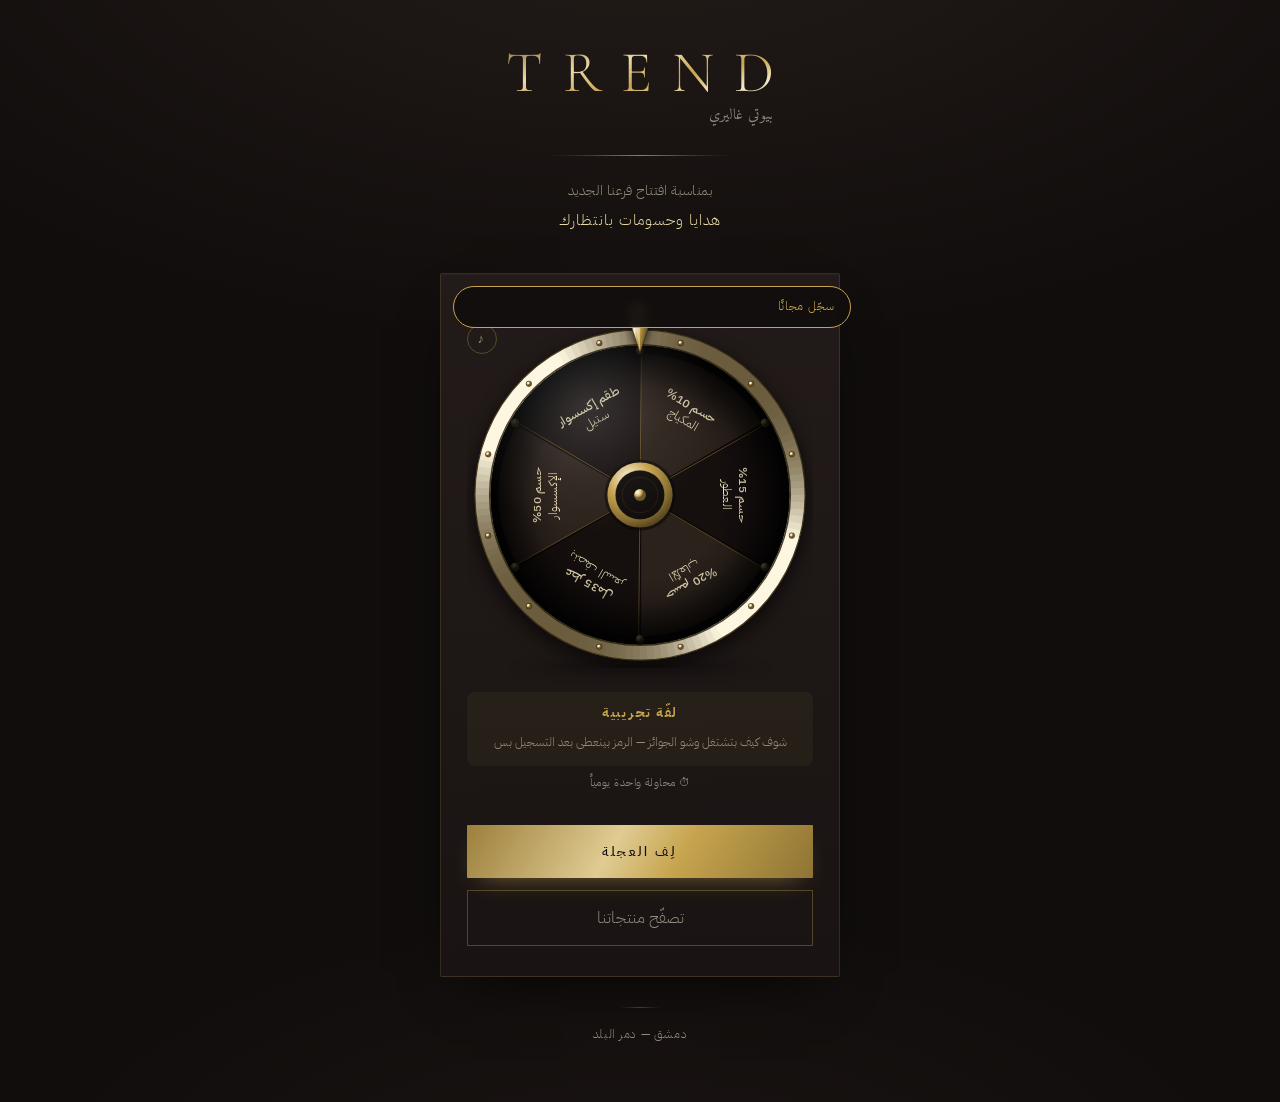
==== commit 3b9b62f4: "Update index.html" ====
--- a/index.html
+++ b/index.html
@@ -431,7 +431,7 @@
       <b>لفّة تجريبية</b>
       <span>شوف كيف بتشتغل وشو الجوائز — الرمز بينعطى بعد التسجيل بس</span>
     </div>
-    <div class="spinlimit">⏱ محاولة واحدة يومياً لكل رقم موبايل</div>
+    <div class="spinlimit">⏱ محاولة واحدة يومياً</div>
     <div class="demoprize" id="demoPrize"></div>
     <button class="primary btn-space" id="spin">لِف العجلة</button>
     <button class="primary btn-space" id="goReg" style="display:none">سجّل لتحصل على كود الجائزة</button>
@@ -443,7 +443,7 @@
       <p class="kicker">لفتك الحقيقية</p>
       <h2 id="wonPrize">سجّل رقمك</h2>
       <p class="wonhint">بعد التسجيل بتلف وبيوصلك رمز الجائزة.<br>
-        <span style="opacity:.75">⏱ محاولة واحدة يومياً لكل رقم موبايل</span></p>
+        <span style="opacity:.75">⏱ محاولة واحدة يومياً</span></p>
     </div>
 
     <div class="field">
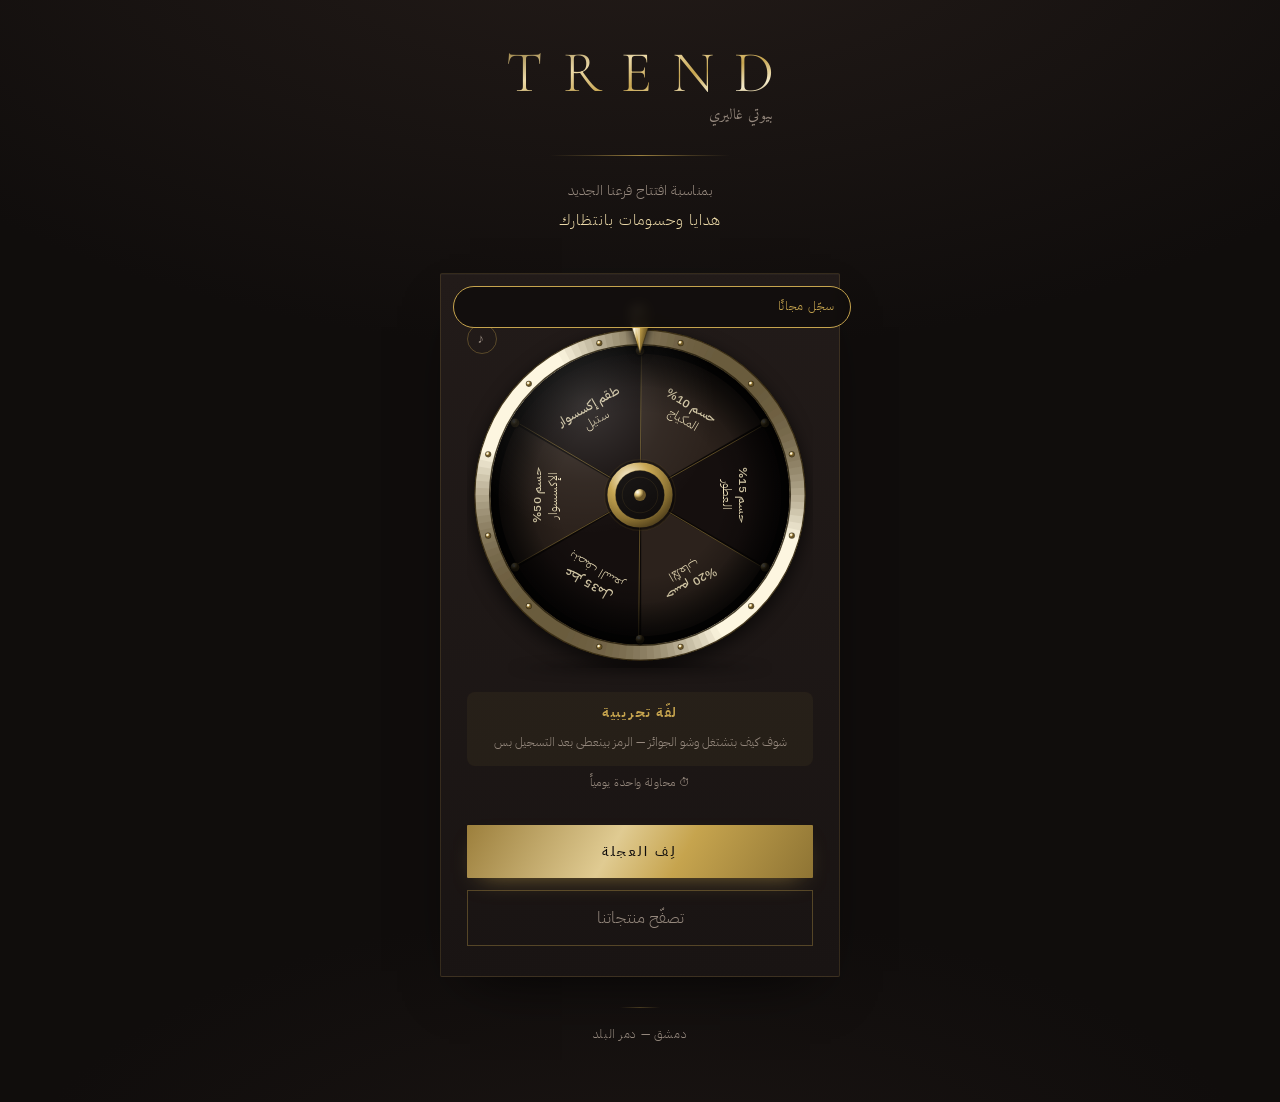
==== commit 94e7450d: "Update index.html" ====
--- a/index.html
+++ b/index.html
@@ -794,21 +794,31 @@
 
 /* نبضة خفيفة على المحور تدل الزائر إنه فيه يضغط - بتوقف أول ما يلف */
 (function hubHint(){
-  const sp = $('spin');
-  if (!sp) return;
-  const ring = document.querySelector('#wheel');
-  if (!ring) return;
-  const pulse = el('circle', { cx:160, cy:160, r:28, fill:'none',
-    stroke:'#C6A44E', 'stroke-width':1.2, opacity:.7, 'pointer-events':'none' });
-  pulse.setAttribute('id', 'hubPulse');
-  pulse.innerHTML =
-    '<animate attributeName="r" values="26;38;26" dur="2.2s" repeatCount="indefinite"/>' +
-    '<animate attributeName="opacity" values="0.55;0;0.55" dur="2.2s" repeatCount="indefinite"/>';
-  ring.appendChild(pulse);
-  sp.addEventListener('click', () => {
-    const p = document.getElementById('hubPulse');
-    if (p) p.remove();
-  }, { once: true });
+  try {
+    const sp = $('spin');
+    const ring = document.querySelector('#wheel');
+    if (!sp || !ring) return;
+
+    /* ملاحظة: el() معرّفة جوا drawWheel() فما بتوصلها من هون -
+       منبني العنصر بـcreateElementNS مباشرة. */
+    const NS = 'http://www.w3.org/2000/svg';
+    const pulse = document.createElementNS(NS, 'circle');
+    const attrs = { id:'hubPulse', cx:175, cy:175, r:28, fill:'none',
+      stroke:'#C6A44E', 'stroke-width':1.2, opacity:0.7, 'pointer-events':'none' };
+    for (const k in attrs) pulse.setAttribute(k, attrs[k]);
+    pulse.innerHTML =
+      '<animate attributeName="r" values="26;38;26" dur="2.2s" repeatCount="indefinite"/>' +
+      '<animate attributeName="opacity" values="0.55;0;0.55" dur="2.2s" repeatCount="indefinite"/>';
+    ring.appendChild(pulse);
+
+    sp.addEventListener('click', () => {
+      const p = document.getElementById('hubPulse');
+      if (p) p.remove();
+    }, { once: true });
+  } catch (err) {
+    /* النبضة زخرفة بحتة - لو فشلت ما لازم توقف باقي الصفحة أبدًا */
+    console.log('hubHint:', err);
+  }
 })();
 
 /* إبراز الخانة الفائزة بعد التوقف */
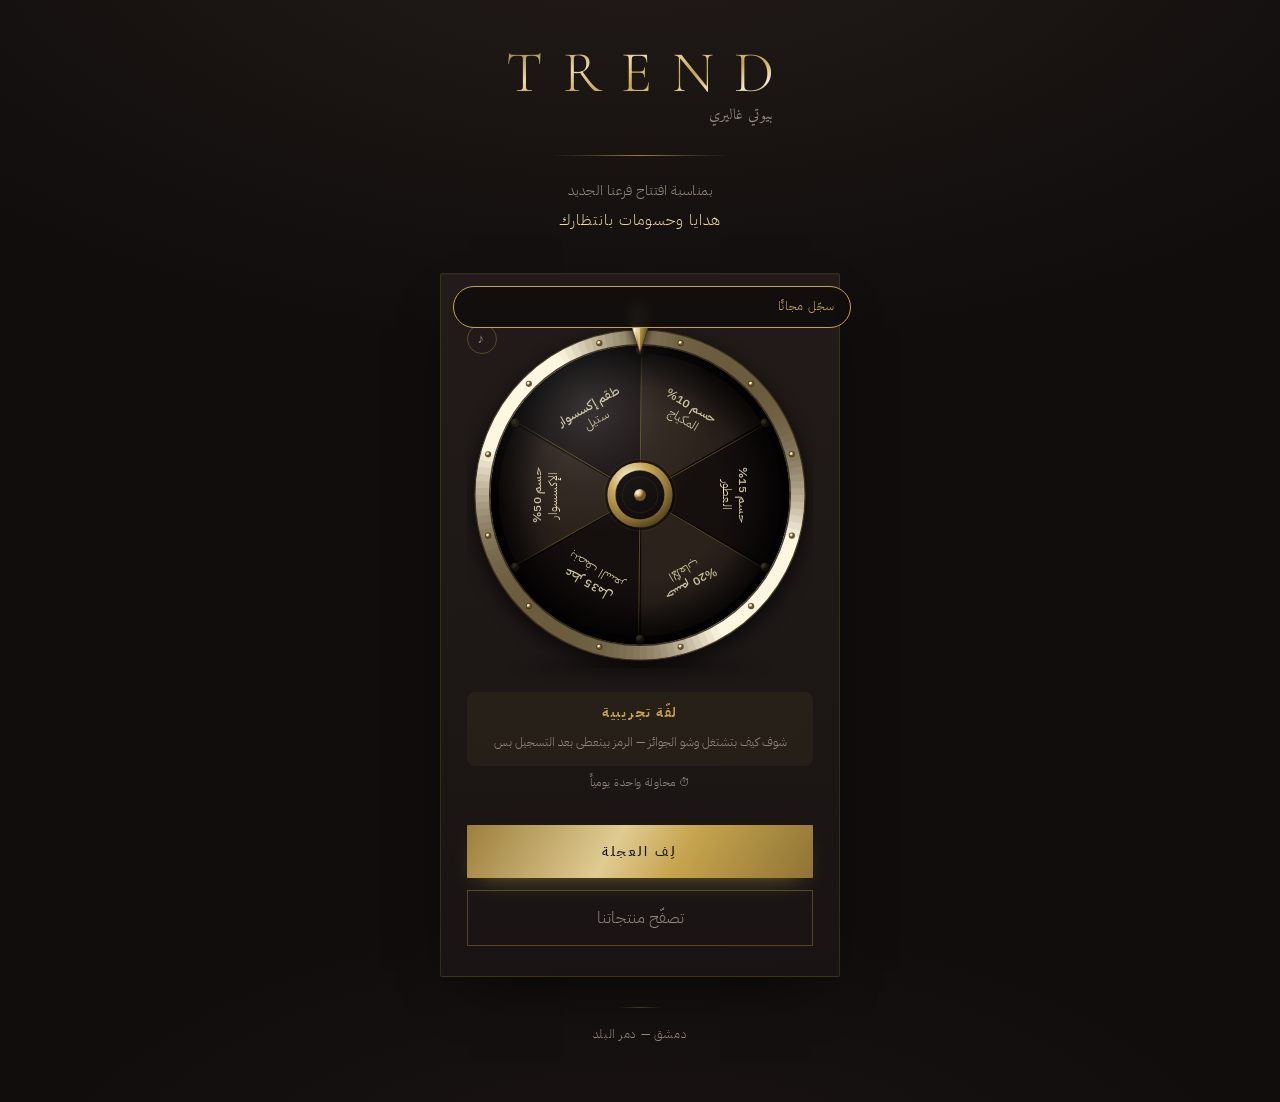
==== commit 96c7ede4: "Update index.html" ====
--- a/index.html
+++ b/index.html
@@ -440,7 +440,6 @@
 
   <section class="card step" id="stepForm">
     <div class="won">
-      <p class="kicker">لفتك الحقيقية</p>
       <h2 id="wonPrize">سجّل رقمك</h2>
       <p class="wonhint">بعد التسجيل بتلف وبيوصلك رمز الجائزة.<br>
         <span style="opacity:.75">⏱ محاولة واحدة يومياً</span></p>
@@ -462,6 +461,7 @@
 
     <div class="field">
       <label for="occasion">أهم مناسبة عندك بالسنة</label>
+      <p class="hint">ليصلك اقتراحات هدايا قبل موعدها.</p>
       <select id="occasion">
         <option value="">اختياري</option>
         <option>عيد ميلاد</option>
@@ -476,7 +476,7 @@
     <div class="field">
       <label for="occDate">تاريخ المناسبة</label>
       <input id="occDate" type="date" lang="en-GB">
-      <p class="hint">لإرسال أفكار هدايا قبل موعد المناسبة ضمن الميزانية.</p>
+      <p class="hint">منذكّرك قبل موعدها بأفكار ضمن ميزانيتك.</p>
     </div>
 
     <button class="primary btn-space" id="claim">سجّل ولِف</button>
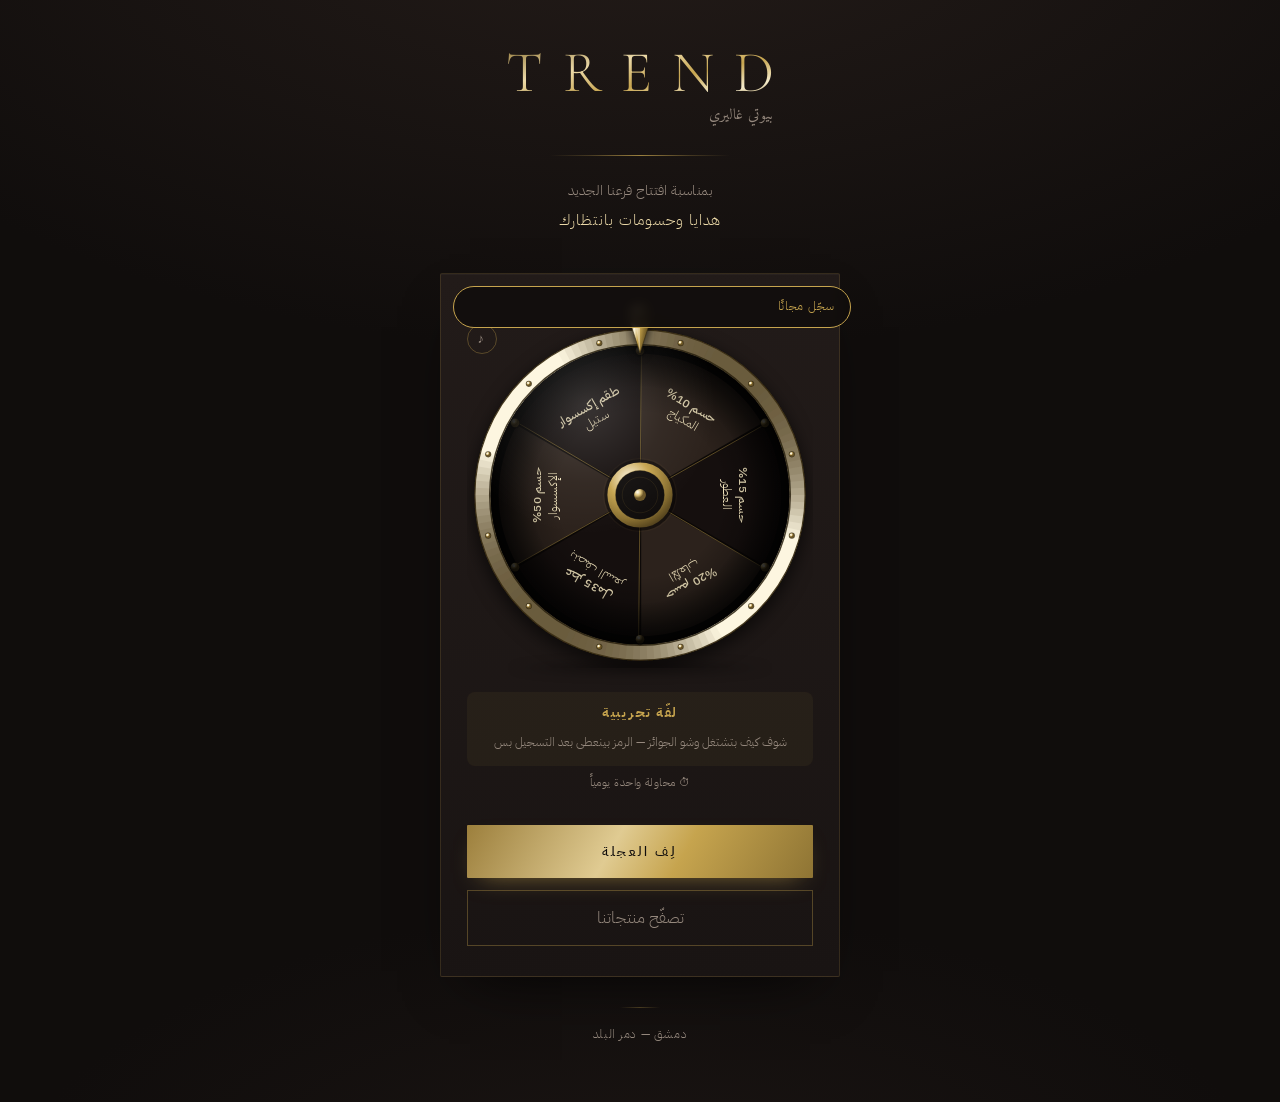
==== commit 55bec5e0: "Update index.html" ====
--- a/index.html
+++ b/index.html
@@ -591,6 +591,16 @@
    قبلها كل اللفّات تجريبية معلنة: بتدور وبتوقف بس بدون رمز. */
 let REAL = false, realDone = false, demoCount = 0;
 
+/* بيانات الزائر المسجّل - محفوظة بالجهاز حتى ما نطلب منه التسجيل كل مرة.
+   بيسجّل مرة وحدة، وبعدها بيلف مباشرة (والحد اليومي بيتحقق بالسيرفر). */
+const WHEEL_REG_KEY = 'trend_wheel_reg';
+function getReg(){
+  try { return JSON.parse(localStorage.getItem(WHEEL_REG_KEY) || 'null'); } catch(e){ return null; }
+}
+function saveReg(r){
+  try { localStorage.setItem(WHEEL_REG_KEY, JSON.stringify(r)); } catch(e){}
+}
+
 $('brandName').textContent = CONFIG.shopName;
 $('footAddr').textContent = CONFIG.address;
 ['shopBtn', 'shopBtn2', 'shopBtn3'].forEach(function(id){
@@ -1103,6 +1113,24 @@
   showForm();
 });
 
+/* زائر مسجّل من قبل: منتخطى نموذج التسجيل كليًا ومنخليه يلف مباشرة.
+   الحد اليومي محميّ بالسيرفر، فما في خطر من تخطي النموذج. */
+(function resumeReg(){
+  const r = getReg();
+  if (!r || !r.phone) return;
+  REAL = true; realDone = false; entry = r;
+  const mb = $('modeBar');
+  if (mb){
+    mb.classList.add('real');
+    mb.innerHTML = '<b>أهلاً ' + (r.name || '') +
+      '</b><span>لِف، والجائزة يلي بتوقف عليها بتاخد رمزها فورًا</span>';
+  }
+  const gr = $('goReg');
+  if (gr) gr.style.display = 'none';
+  const sp = $('spin');
+  if (sp) sp.textContent = 'لِف العجلة';
+})();
+
 paintRegFab();
 
 function showForm(){
@@ -1156,6 +1184,7 @@
   if (!allowed){ $('errDaily').classList.add('on'); return; }
 
   entry = { name, phone, occasion: $('occasion').value, occDate: $('occDate').value };
+  saveReg({ name, phone, occasion: entry.occasion, occDate: entry.occDate });
 
   /* التسجيل نجح - منرجّعه للعجلة للفّته الحقيقية الوحيدة */
   REAL = true; realDone = false; spun = false;
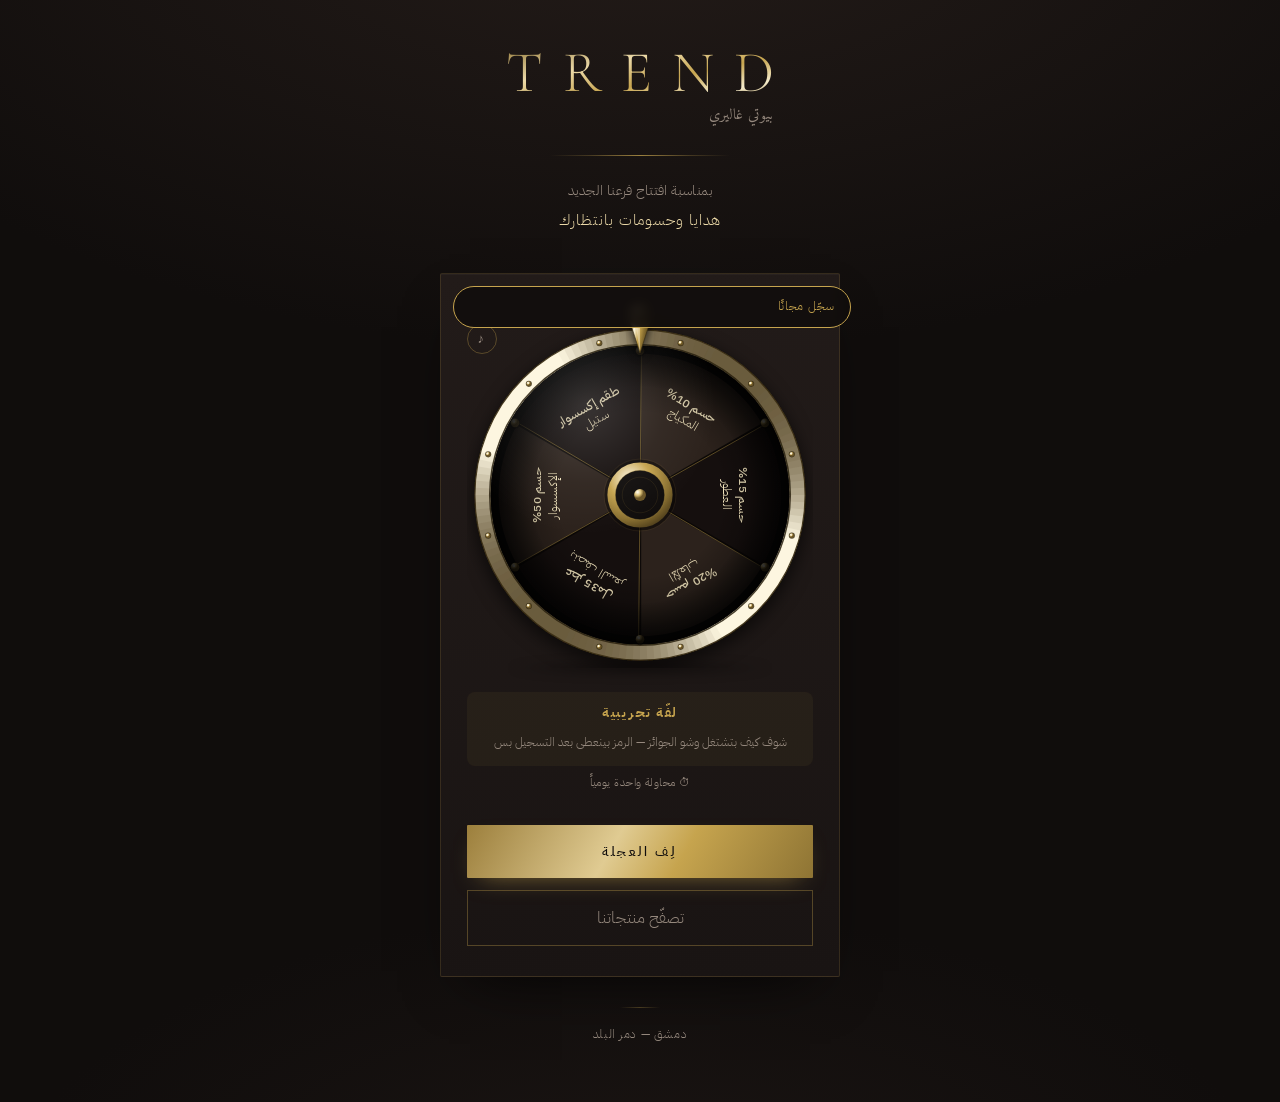
==== commit 5427b0f2: "Update index.html" ====
--- a/index.html
+++ b/index.html
@@ -601,6 +601,50 @@
   try { localStorage.setItem(WHEEL_REG_KEY, JSON.stringify(r)); } catch(e){}
 }
 
+/* تاريخ آخر لفّة حقيقية بهاد الجهاز - بيقفل العجلة فورًا بعد أول لفّة
+   حتى ما يرجع الزائر للخلف ويلف تاني لحتى تطلعله جائزة أحلى.
+   (الحماية الحقيقية بالسيرفر، بس هاي بتمنعه يشوف جوائز ما رح ياخدها) */
+const WHEEL_LAST_KEY = 'trend_wheel_last';
+function todayStr(){
+  const d = new Date();
+  return d.getFullYear() + '-' + (d.getMonth() + 1) + '-' + d.getDate();
+}
+function lastSpin(){
+  try { return JSON.parse(localStorage.getItem(WHEEL_LAST_KEY) || 'null'); } catch(e){ return null; }
+}
+function spunToday(){
+  const l = lastSpin();
+  return !!(l && l.d === todayStr());
+}
+function markSpunToday(code){
+  try { localStorage.setItem(WHEEL_LAST_KEY, JSON.stringify({ d: todayStr(), code: code || '' })); } catch(e){}
+}
+
+/* بيقفل العجلة ويوضّح السبب - بينادى عند الرجوع للصفحة بعد لفّة */
+function lockWheelForToday(){
+  realDone = true;
+  const sp = $('spin');
+  if (sp){ sp.disabled = true; sp.textContent = 'خلصت محاولتك اليوم'; }
+  const mb = $('modeBar');
+  if (mb){
+    mb.classList.remove('real');
+    const l = lastSpin();
+    const codeTxt = (l && l.code)
+      ? ' (<b style="color:var(--gold);letter-spacing:.06em">' + l.code + '</b>)'
+      : '';
+    mb.innerHTML = '<b>محاولتك اليوم خلصت</b>' +
+      '<span>رمزك محفوظ' + codeTxt + ' — جرّب حظك معنا بكرة 🌿</span>';
+  }
+  const gr = $('goReg');
+  if (gr) gr.style.display = 'none';
+  const dp = $('demoPrize');
+  if (dp) dp.classList.remove('on');
+  const sl = document.querySelector('.spinlimit');
+  if (sl) sl.textContent = '⏱ محاولتك الجاية بكرة';
+  const pulse = document.getElementById('hubPulse');
+  if (pulse) pulse.remove();
+}
+
 $('brandName').textContent = CONFIG.shopName;
 $('footAddr').textContent = CONFIG.address;
 ['shopBtn', 'shopBtn2', 'shopBtn3'].forEach(function(id){
@@ -1024,6 +1068,7 @@
 $('spin').addEventListener('click', () => {
   if (spun) return;
   if (REAL && realDone) return;       /* اللفّة الحقيقية مرة وحدة بس */
+  if (REAL && spunToday()){ lockWheelForToday(); return; }   /* حماية أخيرة */
   $('demoPrize').classList.remove('on');
   spun = true;
   $('spin').disabled = true;
@@ -1119,6 +1164,8 @@
   const r = getReg();
   if (!r || !r.phone) return;
   REAL = true; realDone = false; entry = r;
+  /* لف اليوم أصلًا؟ منقفل العجلة قبل ما يشوفها */
+  if (spunToday()){ setTimeout(lockWheelForToday, 0); return; }
   const mb = $('modeBar');
   if (mb){
     mb.classList.add('real');
@@ -1130,6 +1177,15 @@
   const sp = $('spin');
   if (sp) sp.textContent = 'لِف العجلة';
 })();
+
+/* الرجوع للصفحة من كاش المتصفح (زر الرجوع) ما بيعيد تشغيل السكربت -
+   فمنفحص من جديد عند كل ظهور للصفحة. */
+window.addEventListener('pageshow', function(){
+  if (REAL && spunToday()) lockWheelForToday();
+});
+document.addEventListener('visibilitychange', function(){
+  if (!document.hidden && REAL && spunToday()) lockWheelForToday();
+});
 
 paintRegFab();
 
@@ -1238,6 +1294,7 @@
   const exp  = new Date(Date.now() + CONFIG.expiryDays * 864e5);
   const expStr = exp.toLocaleDateString('ar-SY', { day:'numeric', month:'long' });
 
+  markSpunToday(code);  /* تقفل العجلة فورًا وبتحفظ الرمز - حتى لو رجع للخلف */
   entry.prize = picked.label;
   entry.code  = code;
   entry.expiry = exp.toISOString().slice(0, 10);
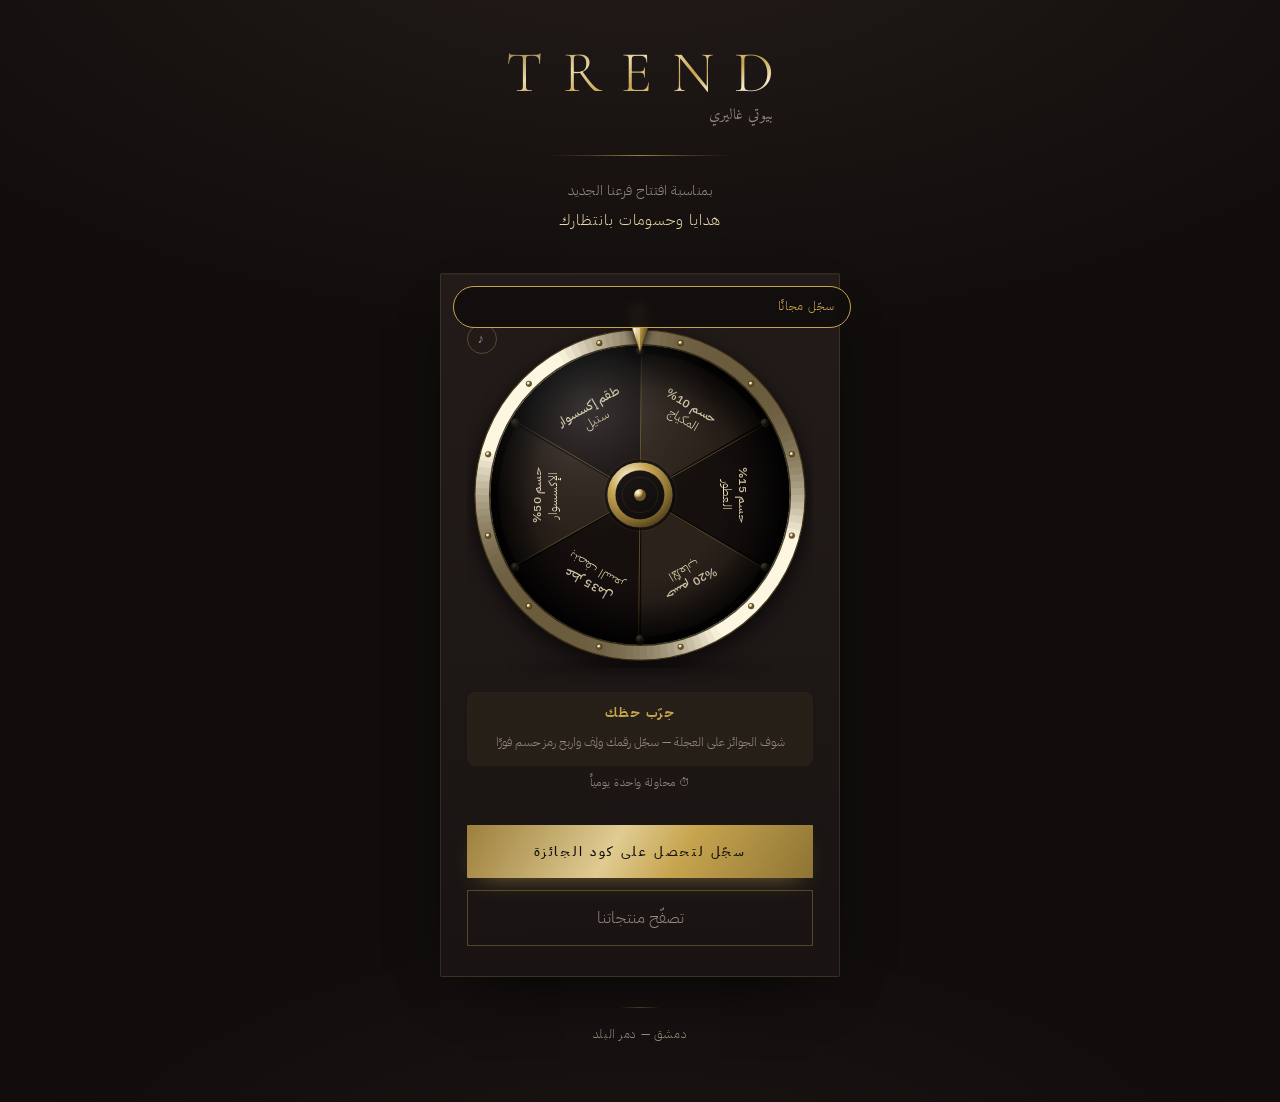
==== commit afe56b6d: "Update index.html" ====
--- a/index.html
+++ b/index.html
@@ -100,6 +100,15 @@
 }
 
 /* ——— تنويه حد اللفّات ——— */
+.modebar.done{background:rgba(198,164,78,.08);border-color:var(--gold)}
+.modebar.done b{color:var(--gold)}
+.dbtn{
+  display:block;width:100%;margin:10px 0 8px;padding:12px;
+  border-radius:8px;border:1px solid var(--gold);
+  background:rgba(198,164,78,.1);color:var(--gold);
+  font:inherit;font-size:12.5px;letter-spacing:.05em;cursor:pointer;transition:.2s;
+}
+.dbtn:hover{background:rgba(198,164,78,.2)}
 .spinlimit{
   margin-top:8px;font-size:11px;color:var(--muted);
   letter-spacing:.04em;text-align:center;line-height:1.7;
@@ -428,13 +437,13 @@
     </div>
     <button class="regfab" id="regFab" type="button">سجّل مجانًا</button>
   <div class="modebar" id="modeBar">
-      <b>لفّة تجريبية</b>
-      <span>شوف كيف بتشتغل وشو الجوائز — الرمز بينعطى بعد التسجيل بس</span>
+      <b>جرّب حظك</b>
+      <span>شوف الجوائز على العجلة — سجّل رقمك ولِف واربح رمز حسم فورًا</span>
     </div>
     <div class="spinlimit">⏱ محاولة واحدة يومياً</div>
     <div class="demoprize" id="demoPrize"></div>
-    <button class="primary btn-space" id="spin">لِف العجلة</button>
-    <button class="primary btn-space" id="goReg" style="display:none">سجّل لتحصل على كود الجائزة</button>
+    <button class="primary btn-space" id="goReg">سجّل لتحصل على كود الجائزة</button>
+    <button class="primary btn-space" id="spin" style="display:none">لِف العجلة</button>
     <a class="ghost shopBtn" id="shopBtn2" target="_blank" rel="noopener">تصفّح منتجاتنا</a>
   </section>
 
@@ -594,11 +603,29 @@
 /* بيانات الزائر المسجّل - محفوظة بالجهاز حتى ما نطلب منه التسجيل كل مرة.
    بيسجّل مرة وحدة، وبعدها بيلف مباشرة (والحد اليومي بيتحقق بالسيرفر). */
 const WHEEL_REG_KEY = 'trend_wheel_reg';
+const MEMBER_KEY    = 'trend_member';   /* نفس المفتاح المستخدم بالموقع */
+const VIP_KEY       = 'trend_vip';
+
+/* هوية موحّدة: العجلة والموقع على نفس النطاق فبيتشاركوا التخزين.
+   منقرا من الاثنين حتى لو سجّل بمكان واحد بس. */
 function getReg(){
-  try { return JSON.parse(localStorage.getItem(WHEEL_REG_KEY) || 'null'); } catch(e){ return null; }
-}
+  try {
+    const own = JSON.parse(localStorage.getItem(WHEEL_REG_KEY) || 'null');
+    if (own && own.phone) return own;
+    const site = JSON.parse(localStorage.getItem(MEMBER_KEY) || 'null');
+    if (site && site.phone) return { name: site.name || '', phone: site.phone };
+  } catch(e){}
+  return null;
+}
+
 function saveReg(r){
-  try { localStorage.setItem(WHEEL_REG_KEY, JSON.stringify(r)); } catch(e){}
+  try {
+    localStorage.setItem(WHEEL_REG_KEY, JSON.stringify(r));
+    /* منسجّله بالموقع كمان - فلما يفتح الموقع بيلاقي حاله عضو بالنادي
+       ويشوف نقاطه وقسم كبار العملاء بدون ما يسجّل مرة تانية */
+    localStorage.setItem(MEMBER_KEY, JSON.stringify({ phone: r.phone, name: r.name || '' }));
+    localStorage.setItem(VIP_KEY, '1');
+  } catch(e){}
 }
 
 /* تاريخ آخر لفّة حقيقية بهاد الجهاز - بيقفل العجلة فورًا بعد أول لفّة
@@ -616,11 +643,43 @@
   const l = lastSpin();
   return !!(l && l.d === todayStr());
 }
-function markSpunToday(code){
-  try { localStorage.setItem(WHEEL_LAST_KEY, JSON.stringify({ d: todayStr(), code: code || '' })); } catch(e){}
+function markSpunToday(code, prize, expiry){
+  try {
+    localStorage.setItem(WHEEL_LAST_KEY, JSON.stringify({
+      d: todayStr(), code: code || '', prize: prize || '', expiry: expiry || '',
+    }));
+  } catch(e){}
 }
 
 /* بيقفل العجلة ويوضّح السبب - بينادى عند الرجوع للصفحة بعد لفّة */
+/* بيرجّع الزائر لصفحة الجائزة الكاملة (الرمز + الصلاحية + واتساب +
+   خطوات التطبيق والنادي) من البيانات المحفوظة بجهازه - بدون ما نكرر
+   عرض الرمز بمكانين. */
+function showSavedPrize(){
+  const l = lastSpin();
+  if (!l || !l.code) return;
+  const r = getReg() || {};
+
+  $('prizeText').textContent = l.prize || '';
+  $('codeText').textContent  = l.code;
+  if (l.expiry) $('expiryText').textContent = 'صالح لغاية ' + l.expiry;
+
+  const msg = 'مرحبا، بدي فعّل كود عجلة الحظ.' +
+    (r.name ? '\nالاسم: ' + r.name : '') +
+    (l.prize ? '\nالجائزة: ' + l.prize : '') +
+    '\nالكود: ' + l.code;
+  const wb = $('waBtn');
+  if (wb) wb.onclick = () => window.open(
+    'https://wa.me/' + CONFIG.whatsapp + '?text=' + encodeURIComponent(msg), '_blank');
+  const ab = $('appBtn');
+  if (ab) ab.href = CONFIG.siteUrl + '#club';
+
+  $('stepWheel').classList.remove('on');
+  $('stepForm').classList.remove('on');
+  $('stepResult').classList.add('on');
+  window.scrollTo({ top: 0, behavior: 'smooth' });
+}
+
 function lockWheelForToday(){
   realDone = true;
   const sp = $('spin');
@@ -628,12 +687,13 @@
   const mb = $('modeBar');
   if (mb){
     mb.classList.remove('real');
-    const l = lastSpin();
-    const codeTxt = (l && l.code)
-      ? ' (<b style="color:var(--gold);letter-spacing:.06em">' + l.code + '</b>)'
-      : '';
+    mb.classList.add('done');
+    const l = lastSpin() || {};
     mb.innerHTML = '<b>محاولتك اليوم خلصت</b>' +
-      '<span>رمزك محفوظ' + codeTxt + ' — جرّب حظك معنا بكرة 🌿</span>';
+      (l.code ? '<button type="button" class="dbtn" id="showPrizeBtn">🎁 شوف رمزك وجائزتك</button>' : '') +
+      '<span>جرّب حظك معنا بكرة 🌿</span>';
+    const b = $('showPrizeBtn');
+    if (b) b.onclick = showSavedPrize;
   }
   const gr = $('goReg');
   if (gr) gr.style.display = 'none';
@@ -827,6 +887,7 @@
   hubBtn.setAttribute('tabindex', '0');
   hubBtn.setAttribute('aria-label', 'لِف العجلة');
   hubBtn.addEventListener('click', () => {
+    if (!REAL){ showForm(); return; }   /* ضغطة المحور قبل التسجيل = تسجيل */
     const sp = $('spin');
     if (sp && !sp.disabled) sp.click();
   });
@@ -1049,23 +1110,15 @@
 
 /* بعد ما توقف العجلة: باللفّة التجريبية منعرض الجائزة كعيّنة بدون رمز،
    وباللفّة الحقيقية منكمل لصفحة النتيجة والرمز. */
+/* ما عاد في لفّة تجريبية - أي لفّة هي الحقيقية وبتاخد رمزها فورًا */
 function afterSpin(){
-  if (REAL){ realDone = true; finish(); return; }
-
-  demoCount++;
-  const d = $('demoPrize');
-  d.innerHTML = 'وقفت على: <b style="color:var(--gold)">' + picked.label + '</b>' +
-    '<i>يرجى التسجيل لتفعيل الكود</i>';
-  d.classList.add('on');
-
-  $('goReg').style.display = 'block';
-  spun = false;                       /* بيقدر يجرّب تجريبي مرة تانية */
-  $('spin').disabled = false;
-  $('spin').textContent = demoCount >= 2 ? 'جرّب مرة تانية (تجريبي)' : 'لِف مرة تانية (تجريبي)';
+  realDone = true;
+  finish();
 }
 
 /* ١ — اللفّة */
 $('spin').addEventListener('click', () => {
+  if (!REAL){ showForm(); return; }   /* ما سجّل بعد - منوديه للتسجيل */
   if (spun) return;
   if (REAL && realDone) return;       /* اللفّة الحقيقية مرة وحدة بس */
   if (REAL && spunToday()){ lockWheelForToday(); return; }   /* حماية أخيرة */
@@ -1175,7 +1228,7 @@
   const gr = $('goReg');
   if (gr) gr.style.display = 'none';
   const sp = $('spin');
-  if (sp) sp.textContent = 'لِف العجلة';
+  if (sp){ sp.style.display = 'block'; sp.textContent = 'لِف العجلة'; }
 })();
 
 /* الرجوع للصفحة من كاش المتصفح (زر الرجوع) ما بيعيد تشغيل السكربت -
@@ -1250,6 +1303,7 @@
   $('stepWheel').classList.add('on');
   $('demoPrize').classList.remove('on');
   $('goReg').style.display = 'none';
+  $('spin').style.display = 'block';
   const mb = $('modeBar');
   mb.classList.add('real');
   mb.innerHTML = '<b>أهلاً ' + name + '</b><span>لِف، والجائزة يلي بتوقف عليها بتاخد رمزها فورًا</span>';
@@ -1294,7 +1348,8 @@
   const exp  = new Date(Date.now() + CONFIG.expiryDays * 864e5);
   const expStr = exp.toLocaleDateString('ar-SY', { day:'numeric', month:'long' });
 
-  markSpunToday(code);  /* تقفل العجلة فورًا وبتحفظ الرمز - حتى لو رجع للخلف */
+  /* تقفل العجلة فورًا وبتحفظ النتيجة كاملة - حتى لو رجع للخلف */
+  markSpunToday(code, picked.label, expStr);
   entry.prize = picked.label;
   entry.code  = code;
   entry.expiry = exp.toISOString().slice(0, 10);
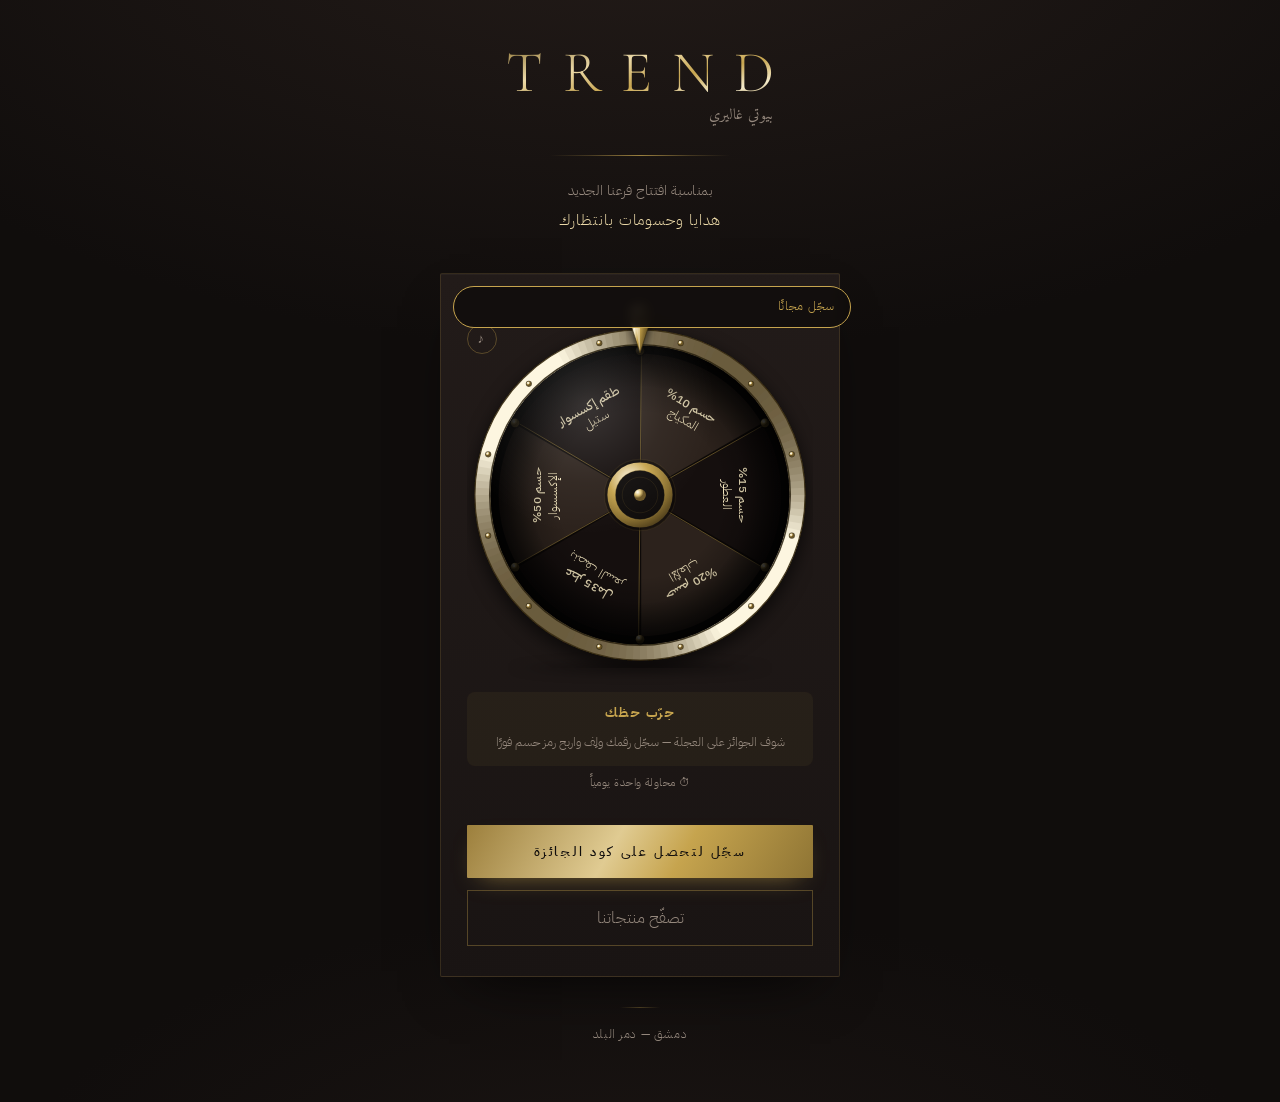
==== commit 1ab0d554: "تقسيم صفحة العجلة إلى ملفات" ====
--- a/index.html
+++ b/index.html
@@ -25,367 +25,7 @@
 <link rel="preconnect" href="https://fonts.googleapis.com">
 <link rel="preconnect" href="https://fonts.gstatic.com" crossorigin>
 <link href="https://fonts.googleapis.com/css2?family=Cormorant+Garamond:wght@300;400&family=Amiri:wght@400;700&family=IBM+Plex+Sans+Arabic:wght@200;300;400;500&display=swap" rel="stylesheet">
-<style>
-:root{
-  --ink:#100D0C;
-  --panel:#191413;
-  --panel-2:#221B19;
-  --gold:#C6A44E;
-  --gold-lt:#EBD9A8;
-  --gold-dk:#8E7434;
-  --line:rgba(198,164,78,.16);
-  --line-strong:rgba(198,164,78,.34);
-  --paper:#F3EEE7;
-  --muted:#96897E;
-  --err:#D98A82;
-  --ok:#8FB99A;
-}
-*{box-sizing:border-box;margin:0;padding:0}
-html{-webkit-text-size-adjust:100%}
-body{
-  min-height:100vh;
-  background:
-    radial-gradient(120% 70% at 50% -10%, #241C19 0%, transparent 60%),
-    radial-gradient(90% 50% at 50% 110%, #1B1513 0%, transparent 55%),
-    var(--ink);
-  color:var(--paper);
-  font-family:"IBM Plex Sans Arabic",system-ui,sans-serif;
-  font-weight:300;
-  line-height:1.8;
-  -webkit-font-smoothing:antialiased;
-  display:flex;
-  justify-content:center;
-  padding:44px 20px 56px;
-}
-.shell{width:100%;max-width:400px}
-
-/* ——— العلامة ——— */
-.mark{text-align:center;margin-bottom:38px}
-.lockup{display:inline-block;text-align:right}
-.wordmark{
-  font-family:"Cormorant Garamond",Georgia,serif;
-  font-weight:300;
-  font-size:clamp(42px,13vw,58px);
-  line-height:1;
-  letter-spacing:.34em;
-  direction:ltr;
-  margin-right:-.34em;
-  color:var(--gold-lt);
-  background:linear-gradient(168deg,#8E7434 0%,#EBD9A8 34%,#C6A44E 58%,#F5EBCB 78%,#9C7F3C 100%);
-  -webkit-background-clip:text;
-  background-clip:text;
-  -webkit-text-fill-color:transparent;
-}
-.former{
-  font-family:"Amiri",serif;
-  font-size:15px;
-  color:var(--muted);
-  letter-spacing:.04em;
-  margin-top:6px;
-  line-height:1;
-}
-.divider{
-  width:100%;max-width:180px;height:1px;margin:26px auto 0;
-  background:linear-gradient(90deg,transparent,var(--line-strong) 22%,var(--gold) 50%,var(--line-strong) 78%,transparent);
-  opacity:.75;
-}
-
-.occasion{
-  margin-top:22px;font-size:14px;color:var(--muted);
-  letter-spacing:.03em;line-height:1.9;
-}
-.occasion span{
-  display:inline-block;margin-top:2px;color:var(--gold-lt);
-  font-size:15px;letter-spacing:.06em;
-}
-
-/* ——— تنويه حد اللفّات ——— */
-.modebar.done{background:rgba(198,164,78,.08);border-color:var(--gold)}
-.modebar.done b{color:var(--gold)}
-.dbtn{
-  display:block;width:100%;margin:10px 0 8px;padding:12px;
-  border-radius:8px;border:1px solid var(--gold);
-  background:rgba(198,164,78,.1);color:var(--gold);
-  font:inherit;font-size:12.5px;letter-spacing:.05em;cursor:pointer;transition:.2s;
-}
-.dbtn:hover{background:rgba(198,164,78,.2)}
-.spinlimit{
-  margin-top:8px;font-size:11px;color:var(--muted);
-  letter-spacing:.04em;text-align:center;line-height:1.7;
-}
-/* ——— زر التسجيل الثابت (الزاوية اليسارية العلوية) ——— */
-.regfab{
-  position:fixed;top:12px;left:12px;z-index:40;
-  display:flex;align-items:center;gap:6px;
-  padding:9px 15px;border-radius:22px;
-  border:1px solid var(--gold);background:rgba(16,13,12,.88);
-  color:var(--gold);font:inherit;font-size:12px;letter-spacing:.06em;
-  cursor:pointer;backdrop-filter:blur(6px);
-  transition:transform .25s,background .25s;
-}
-.regfab:hover{transform:translateY(-1px);background:rgba(198,164,78,.14)}
-.regfab.member{border-color:var(--gold);background:linear-gradient(120deg,var(--gold-dk),#E0CB92 45%,var(--gold));color:#100D0C}
-/* ——— شريط وضع اللفّة (تجريبي / حقيقي) ——— */
-.modebar{
-  border:1px solid var(--line2);border-radius:8px;padding:10px 12px;margin-top:14px;
-  background:rgba(198,164,78,.06);text-align:center;
-}
-.modebar b{display:block;font-size:12.5px;color:var(--gold);letter-spacing:.12em;margin-bottom:3px}
-.modebar span{font-size:11.5px;color:var(--muted);line-height:1.7}
-.modebar.real{background:rgba(143,211,125,.08);border-color:rgba(143,211,125,.45)}
-.modebar.real b{color:#8FD37D}
-.demoprize{
-  display:none;margin-top:12px;padding:12px;border:1px dashed var(--line2);border-radius:8px;
-  text-align:center;font-size:13px;color:var(--paper);line-height:1.8;
-}
-.demoprize.on{display:block}
-.demoprize i{display:block;font-style:normal;font-size:11px;color:var(--muted);margin-top:5px}
-/* ——— تذكير التطبيق والنادي بصفحة النتيجة ——— */
-.nextsteps{margin-top:16px;border-top:1px solid var(--line2);padding-top:14px}
-.nextstep{
-  display:flex;gap:10px;align-items:flex-start;text-align:right;
-  padding:11px 0;font-size:12.5px;line-height:1.75;color:var(--paper);
-}
-.nextstep + .nextstep{border-top:1px solid var(--line)}
-.nextstep b{color:var(--gold);font-weight:500}
-.nextstep .n{
-  flex:0 0 20px;height:20px;border-radius:50%;border:1px solid var(--gold);
-  color:var(--gold);font-size:10px;display:flex;align-items:center;justify-content:center;margin-top:2px;
-}
-/* ——— شريط الفائزين ——— */
-.ticker{
-  position:relative;overflow:hidden;margin:0 0 26px;
-  border-top:1px solid var(--line);border-bottom:1px solid var(--line);
-  background:linear-gradient(90deg,rgba(198,164,78,.05),rgba(198,164,78,.11),rgba(198,164,78,.05));
-  padding:10px 0;display:none;
-}
-.ticker.on{display:block}
-.ticker::before,.ticker::after{content:"";position:absolute;top:0;bottom:0;width:48px;z-index:2;pointer-events:none}
-.ticker::before{right:0;background:linear-gradient(270deg,var(--ink),transparent)}
-.ticker::after{left:0;background:linear-gradient(90deg,var(--ink),transparent)}
-.trail{display:flex;width:max-content;animation:slide 120s linear infinite}
-@keyframes slide{from{transform:translateX(0)}to{transform:translateX(50%)}}
-@media(prefers-reduced-motion:reduce){.trail{animation:none}}
-.tk{display:flex;align-items:center;gap:8px;padding:0 18px;white-space:nowrap;font-size:12px;color:var(--muted)}
-.tk i{width:5px;height:5px;transform:rotate(45deg);background:var(--gold);flex:0 0 5px;font-style:normal}
-.tk b{color:var(--gold-lt);font-weight:400}
-.tk s{
-  color:var(--paper);text-decoration:none;
-  font-variant-numeric:tabular-nums;letter-spacing:.03em;
-}
-
-/* ——— البطاقة ——— */
-.card{
-  background:linear-gradient(178deg,var(--panel-2),var(--panel));
-  border:1px solid var(--line);
-  border-radius:2px;
-  padding:34px 26px 30px;
-  box-shadow:0 24px 60px -30px rgba(0,0,0,.9), inset 0 1px 0 rgba(255,255,255,.03);
-}
-
-.step{display:none}
-.step.on{display:block;animation:rise .55s cubic-bezier(.22,.7,.3,1) both}
-@keyframes rise{from{opacity:0;transform:translateY(10px)}to{opacity:1;transform:none}}
-
-.won{text-align:center;margin-bottom:30px;padding-bottom:24px;border-bottom:1px solid var(--line)}
-.won h2{
-  font-family:"Amiri",serif;font-weight:400;font-size:24px;line-height:1.5;
-  margin:10px 0 12px;color:var(--gold-lt);
-}
-.wonhint{font-size:12.5px;color:var(--muted);letter-spacing:.04em}
-
-/* ——— الحقول ——— */
-.field{margin-bottom:26px}
-label{
-  display:block;
-  font-size:11.5px;
-  font-weight:400;
-  color:var(--gold);
-  letter-spacing:.16em;
-  margin-bottom:8px;
-  opacity:.9;
-}
-input,select{
-  width:100%;
-  background:transparent;
-  border:0;
-  border-bottom:1px solid var(--line-strong);
-  border-radius:0;
-  color:var(--paper);
-  font-family:inherit;
-  font-size:16px;
-  font-weight:300;
-  padding:8px 2px 11px;
-  transition:border-color .3s ease;
-}
-input:hover,select:hover{border-bottom-color:rgba(198,164,78,.5)}
-input:focus,select:focus{outline:none;border-bottom-color:var(--gold)}
-input:focus-visible,select:focus-visible,button:focus-visible{outline:1px solid var(--gold);outline-offset:4px}
-select{
-  appearance:none;color:var(--paper);cursor:pointer;
-  background-image:linear-gradient(45deg,transparent 50%,var(--gold) 50%),linear-gradient(135deg,var(--gold) 50%,transparent 50%);
-  background-position:2px 20px,7px 20px;background-size:5px 5px;background-repeat:no-repeat;
-}
-select option{background:var(--panel);color:var(--paper)}
-.hint{font-size:11.5px;color:var(--muted);margin-top:9px;line-height:1.7}
-.err{font-size:12px;color:var(--err);margin-top:9px;display:none}
-.err.on{display:block}
-
-input[type="date"]{
-  color-scheme:dark;direction:ltr;text-align:left;
-  font-variant-numeric:tabular-nums;letter-spacing:.06em;
-}
-input[type="date"]::-webkit-datetime-edit{padding:0}
-input[type="date"]::-webkit-datetime-edit-text{color:var(--muted);padding:0 4px}
-input[type="date"]::-webkit-datetime-edit-day-field,
-input[type="date"]::-webkit-datetime-edit-month-field,
-input[type="date"]::-webkit-datetime-edit-year-field{color:var(--paper);padding:1px 3px}
-input[type="date"]::-webkit-datetime-edit-day-field:focus,
-input[type="date"]::-webkit-datetime-edit-month-field:focus,
-input[type="date"]::-webkit-datetime-edit-year-field:focus{background:var(--gold);color:#100D0C;outline:none}
-input[type="date"]::-webkit-calendar-picker-indicator{
-  filter:invert(72%) sepia(30%) saturate(720%) hue-rotate(2deg);opacity:.7;cursor:pointer;
-}
-input[type="date"]::-webkit-calendar-picker-indicator:hover{opacity:1}
-
-/* ——— الأزرار ——— */
-button{
-  width:100%;
-  font-family:"IBM Plex Sans Arabic",sans-serif;
-  font-size:13px;
-  font-weight:400;
-  letter-spacing:.2em;
-  padding:17px 14px;
-  border:0;
-  border-radius:1px;
-  cursor:pointer;
-  transition:filter .3s ease, opacity .3s ease;
-}
-.primary{
-  background:linear-gradient(120deg,#9C7F3C,#E0CB92 42%,#C6A44E 62%,#8E7434);
-  color:#100D0C;
-  font-weight:500;
-  box-shadow:0 10px 26px -14px rgba(198,164,78,.7);
-}
-.primary:hover{filter:brightness(1.07)}
-.primary[disabled]{filter:grayscale(.5) brightness(.65);cursor:default}
-.ghost{
-  background:transparent;color:var(--muted);
-  border:1px solid var(--line-strong);margin-top:12px;
-}
-.ghost:hover{color:var(--gold-lt);border-color:var(--gold)}
-.btn-space{margin-top:32px}
-
-.shopBtn{
-  display:block;text-align:center;text-decoration:none;
-  line-height:1.5;padding:15px 12px;
-}
-
-/* ——— العجلة ——— */
-.wheelwrap{position:relative;padding:14px 0 10px}
-.sndBtn{
-  position:absolute;top:16px;left:0;z-index:4;
-  width:30px;height:30px;padding:0;line-height:1;
-  background:transparent;border:1px solid var(--line-strong);border-radius:50%;
-  color:var(--muted);font-size:13px;cursor:pointer;transition:.2s;
-}
-.sndBtn:hover{color:var(--gold-lt);border-color:var(--gold)}
-.wheelwrap::before{content:"";position:absolute;left:12%;right:12%;bottom:2px;height:16px;background:radial-gradient(ellipse at center,rgba(0,0,0,.55),transparent 72%);filter:blur(5px);pointer-events:none}
-.pointer{
-  position:absolute;top:-6px;left:50%;
-  width:34px;height:52px;z-index:5;
-  transform:translateX(-50%) rotate(0deg);
-  transform-origin:50% 14%;
-  transition:transform .07s cubic-bezier(.3,1.5,.5,1);
-  pointer-events:none;
-  filter:drop-shadow(0 3px 5px rgba(0,0,0,.75));
-}
-#wheel{display:block;width:100%;height:auto;transform:rotate(0deg)}
-#wheel{will-change:transform}
-
-/* ——— النتيجة ——— */
-.result{text-align:center}
-.kicker{
-  font-family:"Amiri",serif;
-  font-size:29px;font-weight:700;
-  color:var(--gold);letter-spacing:.04em;line-height:1.3;
-}
-.result h2{
-  font-family:"Amiri",serif;
-  font-weight:400;
-  font-size:24px;
-  line-height:1.55;
-  margin:10px 0 26px;
-  color:var(--gold-lt);
-}
-.plaque{
-  border-top:1px solid var(--line-strong);
-  border-bottom:1px solid var(--line-strong);
-  padding:20px 10px 18px;
-}
-.plaque .cap{font-size:10.5px;letter-spacing:.24em;color:var(--muted);margin-bottom:10px}
-.code{
-  direction:ltr;
-  font-family:"Cormorant Garamond",Georgia,serif;
-  font-size:34px;
-  font-weight:400;
-  letter-spacing:.22em;
-  color:var(--gold-lt);
-  line-height:1.1;
-}
-.expiry{font-size:11.5px;color:var(--muted);margin-top:22px;letter-spacing:.04em}
-
-.terms{margin:28px 0 30px;text-align:right}
-.terms li{
-  list-style:none;font-size:12.5px;color:var(--muted);
-  padding-right:16px;position:relative;margin:9px 0;line-height:1.75;
-}
-.terms li::before{
-  content:"";position:absolute;right:0;top:11px;
-  width:4px;height:4px;transform:rotate(45deg);background:var(--gold);opacity:.8;
-}
-.sent{font-size:12px;color:var(--ok);margin-top:14px;display:none;text-align:center;letter-spacing:.05em}
-.sent.on{display:block}
-
-.offers{margin:0 0 32px;overflow:hidden}
-.oh{display:flex;align-items:center;gap:14px;margin-bottom:16px}
-.oh-line{flex:1;height:1px;background:linear-gradient(90deg,transparent,var(--line-strong))}
-.oh-line:last-child{background:linear-gradient(90deg,var(--line-strong),transparent)}
-.oh-txt{font-size:11px;letter-spacing:.26em;color:var(--gold);white-space:nowrap}
-
-.otrack{
-  display:flex;gap:10px;width:max-content;
-  animation:oslide 38s linear infinite;
-}
-.offers:hover .otrack{animation-play-state:paused}
-@keyframes oslide{from{transform:translateX(0)}to{transform:translateX(50%)}}
-
-.ocard{
-  flex:0 0 auto;width:132px;border:1px solid var(--line);
-  background:linear-gradient(178deg,var(--panel-2),var(--panel));
-}
-.ocard img{width:100%;height:88px;object-fit:cover;background:#0E0B0A;display:block}
-.ocard .obadge{
-  font-size:9px;letter-spacing:.16em;color:var(--ink);text-align:center;padding:3px 0;
-  background:linear-gradient(120deg,var(--gold-dk),#E0CB92 50%,var(--gold));
-}
-.ocard .on{
-  font-size:11.5px;line-height:1.45;padding:8px 9px 0;color:var(--paper);
-  display:-webkit-box;-webkit-line-clamp:2;-webkit-box-orient:vertical;overflow:hidden;height:2.9em;
-}
-.ocard .op{display:flex;align-items:baseline;gap:7px;padding:5px 9px 10px}
-.o-new{font-size:13px;color:var(--gold-lt)}
-.o-old{font-size:10.5px;color:var(--muted);text-decoration:line-through;opacity:.75}
-
-.foot{
-  text-align:center;font-size:11.5px;color:var(--muted);
-  margin-top:30px;letter-spacing:.05em;line-height:1.9;
-}
-.foot .fdiv{
-  width:40px;height:1px;margin:0 auto 16px;
-  background:linear-gradient(90deg,transparent,var(--line-strong),transparent);
-}
-</style>
+<link rel="stylesheet" href="css/wheel.css?v=1">
 </head>
 <body>
 <div class="shell">
@@ -527,872 +167,12 @@
   </footer>
 </div>
 
-<script>
-/* ————————————————————————————————
-   عدّل هالقسم بس — الباقي ما بدو تعديل
-———————————————————————————————— */
-const CONFIG = {
-  shopName:    "TREND",
-  address:     "دمشق — دمر البلد",
-  siteUrl:     "https://jamejame88.github.io/TREND/site.html",
-  whatsapp:    "963934589893",
-  sheetUrl:    "https://script.google.com/macros/s/AKfycbx4zwX9C0PqPvE215aF1AwVs5j8pn7mqzbEx961qYShZDct3dYm4nTvetl8VBAtm9sA/exec",
-  expiryDays:  14,
-  prizes: [
-    { label: "حسم 10% على قسم المكياج",  lines: ["حسم 10%", "المكياج"],      weight: 40, tag: "MKP" },
-    { label: "حسم 15% على قسم العطور",   lines: ["حسم 15%", "العطور"],       weight: 25, tag: "PRF" },
-    { label: "حسم 20% على قسم الألعاب",  lines: ["حسم 20%", "الألعاب"],      weight: 25, tag: "TOY" },
-    { label: "عطر 35مل بنصف السعر",      lines: ["عطر 35مل", "بنصف السعر"],  weight: 10, tag: "P35" },
-    { label: "حسم 50% على قسم الإكسسوار",lines: ["حسم 50%", "الإكسسوار"],    weight:  5, tag: "ACC" },
-    { label: "طقم إكسسوار ستيل",         lines: ["طقم إكسسوار", "ستيل"],     weight:  1, tag: "STL" }
-  ],
-  /* أوزان اللفّة التجريبية: كل الجوائز بنفس الاحتمال، عشان الزائر يشوف
-     كل الخانات (خصوصًا النادرة) ويعرف شو ممكن يربح. الأوزان الحقيقية فوق
-     ما بتتأثر - هي وحدها يلي بتحدد الجائزة بعد التسجيل.
-     خلي القيمة false لو بدك التجريبي يستخدم نفس الأوزان الحقيقية. */
-  demoEqualWeights: true
-};
-
-
-/* ———————————————————————————————— */
-
-/* PRIZES = الجوائز الفعّالة حاليًا. بتنجلب من قاعدة البيانات عند التحميل،
-   وبترجع للمكتوبة بـCONFIG لو فشل الاتصال - فالعجلة بتشتغل بكل الحالات. */
-let PRIZES = CONFIG.prizes.slice();
-let SEG = PRIZES.length;
-let ARC = 360 / SEG;
-
-const SB_URL  = 'https://incloqbhtksnxqiohvaw.supabase.co';
-const SB_ANON = 'sb_publishable_jfAFLXWXJpIrRfkd_CcWlw_xjGgEUEX';
-
-function portal(action, extra){
-  return fetch(SB_URL + '/functions/v1/customer-portal', {
-    method: 'POST',
-    headers: { 'Content-Type':'application/json', 'apikey': SB_ANON, 'Authorization': 'Bearer ' + SB_ANON },
-    body: JSON.stringify(Object.assign({ action }, extra || {})),
-  }).then(r => r.json()).catch(() => null);
-}
-
-/* بيحوّل صف قاعدة البيانات لشكل الجائزة يلي بتفهمه العجلة */
-function rowToPrize(r){
-  return {
-    label: r.label,
-    lines: [r.line1 || r.label, r.line2 || ''].filter(x => x !== ''),
-    weight: Number(r.weight) || 1,
-    tag: String(r.tag || 'GEN').toUpperCase(),
-  };
-}
-
-/* بيبدّل مجموعة الجوائز ويعيد رسم العجلة */
-function setPrizes(list){
-  if (!Array.isArray(list) || list.length < 3) return false;
-  PRIZES = list;
-  SEG = PRIZES.length;
-  ARC = 360 / SEG;
-  const w = $('wheel');
-  if (w) w.innerHTML = '';
-  drawWheel();
-  return true;
-}
-const $ = id => document.getElementById(id);
-let picked = null, spun = false, entry = {};
-/* REAL = صار مسجّل ومسموح له بلفّة حقيقية وحدة.
-   قبلها كل اللفّات تجريبية معلنة: بتدور وبتوقف بس بدون رمز. */
-let REAL = false, realDone = false, demoCount = 0;
-
-/* بيانات الزائر المسجّل - محفوظة بالجهاز حتى ما نطلب منه التسجيل كل مرة.
-   بيسجّل مرة وحدة، وبعدها بيلف مباشرة (والحد اليومي بيتحقق بالسيرفر). */
-const WHEEL_REG_KEY = 'trend_wheel_reg';
-const MEMBER_KEY    = 'trend_member';   /* نفس المفتاح المستخدم بالموقع */
-const VIP_KEY       = 'trend_vip';
-
-/* هوية موحّدة: العجلة والموقع على نفس النطاق فبيتشاركوا التخزين.
-   منقرا من الاثنين حتى لو سجّل بمكان واحد بس. */
-function getReg(){
-  try {
-    const own = JSON.parse(localStorage.getItem(WHEEL_REG_KEY) || 'null');
-    if (own && own.phone) return own;
-    const site = JSON.parse(localStorage.getItem(MEMBER_KEY) || 'null');
-    if (site && site.phone) return { name: site.name || '', phone: site.phone };
-  } catch(e){}
-  return null;
-}
-
-function saveReg(r){
-  try {
-    localStorage.setItem(WHEEL_REG_KEY, JSON.stringify(r));
-    /* منسجّله بالموقع كمان - فلما يفتح الموقع بيلاقي حاله عضو بالنادي
-       ويشوف نقاطه وقسم كبار العملاء بدون ما يسجّل مرة تانية */
-    localStorage.setItem(MEMBER_KEY, JSON.stringify({ phone: r.phone, name: r.name || '' }));
-    localStorage.setItem(VIP_KEY, '1');
-  } catch(e){}
-}
-
-/* تاريخ آخر لفّة حقيقية بهاد الجهاز - بيقفل العجلة فورًا بعد أول لفّة
-   حتى ما يرجع الزائر للخلف ويلف تاني لحتى تطلعله جائزة أحلى.
-   (الحماية الحقيقية بالسيرفر، بس هاي بتمنعه يشوف جوائز ما رح ياخدها) */
-const WHEEL_LAST_KEY = 'trend_wheel_last';
-function todayStr(){
-  const d = new Date();
-  return d.getFullYear() + '-' + (d.getMonth() + 1) + '-' + d.getDate();
-}
-function lastSpin(){
-  try { return JSON.parse(localStorage.getItem(WHEEL_LAST_KEY) || 'null'); } catch(e){ return null; }
-}
-function spunToday(){
-  const l = lastSpin();
-  return !!(l && l.d === todayStr());
-}
-function markSpunToday(code, prize, expiry){
-  try {
-    localStorage.setItem(WHEEL_LAST_KEY, JSON.stringify({
-      d: todayStr(), code: code || '', prize: prize || '', expiry: expiry || '',
-    }));
-  } catch(e){}
-}
-
-/* بيقفل العجلة ويوضّح السبب - بينادى عند الرجوع للصفحة بعد لفّة */
-/* بيرجّع الزائر لصفحة الجائزة الكاملة (الرمز + الصلاحية + واتساب +
-   خطوات التطبيق والنادي) من البيانات المحفوظة بجهازه - بدون ما نكرر
-   عرض الرمز بمكانين. */
-function showSavedPrize(){
-  const l = lastSpin();
-  if (!l || !l.code) return;
-  const r = getReg() || {};
-
-  $('prizeText').textContent = l.prize || '';
-  $('codeText').textContent  = l.code;
-  if (l.expiry) $('expiryText').textContent = 'صالح لغاية ' + l.expiry;
-
-  const msg = 'مرحبا، بدي فعّل كود عجلة الحظ.' +
-    (r.name ? '\nالاسم: ' + r.name : '') +
-    (l.prize ? '\nالجائزة: ' + l.prize : '') +
-    '\nالكود: ' + l.code;
-  const wb = $('waBtn');
-  if (wb) wb.onclick = () => window.open(
-    'https://wa.me/' + CONFIG.whatsapp + '?text=' + encodeURIComponent(msg), '_blank');
-  const ab = $('appBtn');
-  if (ab) ab.href = CONFIG.siteUrl + '#club';
-
-  $('stepWheel').classList.remove('on');
-  $('stepForm').classList.remove('on');
-  $('stepResult').classList.add('on');
-  window.scrollTo({ top: 0, behavior: 'smooth' });
-}
-
-function lockWheelForToday(){
-  realDone = true;
-  const sp = $('spin');
-  if (sp){ sp.disabled = true; sp.textContent = 'خلصت محاولتك اليوم'; }
-  const mb = $('modeBar');
-  if (mb){
-    mb.classList.remove('real');
-    mb.classList.add('done');
-    const l = lastSpin() || {};
-    mb.innerHTML = '<b>محاولتك اليوم خلصت</b>' +
-      (l.code ? '<button type="button" class="dbtn" id="showPrizeBtn">🎁 شوف رمزك وجائزتك</button>' : '') +
-      '<span>جرّب حظك معنا بكرة 🌿</span>';
-    const b = $('showPrizeBtn');
-    if (b) b.onclick = showSavedPrize;
-  }
-  const gr = $('goReg');
-  if (gr) gr.style.display = 'none';
-  const dp = $('demoPrize');
-  if (dp) dp.classList.remove('on');
-  const sl = document.querySelector('.spinlimit');
-  if (sl) sl.textContent = '⏱ محاولتك الجاية بكرة';
-  const pulse = document.getElementById('hubPulse');
-  if (pulse) pulse.remove();
-}
-
-$('brandName').textContent = CONFIG.shopName;
-$('footAddr').textContent = CONFIG.address;
-['shopBtn', 'shopBtn2', 'shopBtn3'].forEach(function(id){
-  var b = $(id);
-  if (b) b.href = CONFIG.siteUrl;
-});
-
-/* ═══ شريط الفائزين ═══ */
-(function loadWins(){
-  if (!CONFIG.sheetUrl) return;
-  const cb = 'wcb_' + Date.now();
-  const s = document.createElement('script');
-  let done = false;
-  const end = () => { if (done) return; done = true; try{ delete window[cb]; }catch(e){} s.remove(); };
-  const timer = setTimeout(end, 9000);
-
-  window[cb] = res => {
-    clearTimeout(timer); end();
-    const w = (res && res.wins) ? res.wins : [];
-    if (w.length < 2) return;
-    const trail = $('trail');
-    const add = x => {
-      const d = document.createElement('div');
-      d.className = 'tk';
-      d.innerHTML = '<i></i><s></s> ربح <b></b>';
-      d.querySelector('s').textContent = 'الزبون ' + x.n;
-      d.querySelector('b').textContent = x.p;
-      if (x.t){ const sp = document.createElement('span'); sp.textContent = '· ' + x.t; d.appendChild(sp); }
-      trail.appendChild(d);
-    };
-    w.forEach(add); w.forEach(add);
-    $('ticker').classList.add('on');
-  };
-  s.onerror = () => { clearTimeout(timer); end(); };
-  s.src = CONFIG.sheetUrl + '?callback=' + cb + '&action=wins';
-  document.body.appendChild(s);
-})();
-
-/* رسم العجلة - صارت دالة حتى نقدر نعيد الرسم لما تتبدل الجوائز */
-function drawWheel(){
-  const c = 175, R = 143, ns = 'http://www.w3.org/2000/svg';
-  const wheel = $('wheel');
-  wheel.setAttribute('viewBox', '0 0 350 350');
-
-  const el = (t, a) => { const n = document.createElementNS(ns, t); for (const k in a) n.setAttribute(k, a[k]); return n; };
-  const rad = d => (d - 90) * Math.PI / 180;
-  const pt  = (d, r) => [c + r * Math.cos(rad(d)), c + r * Math.sin(rad(d))];
-
-  const defs = el('defs');
-  defs.innerHTML =
-    '<radialGradient id="hub" cx="34%" cy="26%" r="80%">' +
-      '<stop offset="0%" stop-color="#FDF8EA"/><stop offset="40%" stop-color="#C6A44E"/>' +
-      '<stop offset="76%" stop-color="#8A7031"/><stop offset="100%" stop-color="#4E3E1B"/>' +
-    '</radialGradient>' +
-    '<radialGradient id="jew" cx="30%" cy="26%">' +
-      '<stop offset="0%" stop-color="#FFFDF5"/><stop offset="55%" stop-color="#DCC176"/>' +
-      '<stop offset="100%" stop-color="#6B5526"/>' +
-    '</radialGradient>' +
-    '<radialGradient id="ao" cx="50%" cy="50%" r="50%">' +
-      '<stop offset="72%" stop-color="#000" stop-opacity="0"/>' +
-      '<stop offset="100%" stop-color="#000" stop-opacity=".78"/>' +
-    '</radialGradient>' +
-    '<radialGradient id="glass" cx="32%" cy="20%" r="62%">' +
-      '<stop offset="0%" stop-color="#fff" stop-opacity=".16"/>' +
-      '<stop offset="42%" stop-color="#fff" stop-opacity=".04"/>' +
-      '<stop offset="70%" stop-color="#fff" stop-opacity="0"/>' +
-    '</radialGradient>' +
-    '<radialGradient id="vig" cx="50%" cy="50%" r="50%">' +
-      '<stop offset="55%" stop-color="#000" stop-opacity="0"/>' +
-      '<stop offset="100%" stop-color="#000" stop-opacity=".5"/>' +
-    '</radialGradient>' +
-    '<filter id="drop" x="-45%" y="-45%" width="190%" height="190%">' +
-      '<feDropShadow dx="0" dy="6" stdDeviation="9" flood-color="#000" flood-opacity=".7"/>' +
-    '</filter>';
-  wheel.appendChild(defs);
-
-  /* ═══ الإطار المعدني — ثابت لا يدور، فتبقى انعكاساته مكانها ═══ */
-  const rim = el('g', { filter:'url(#drop)' });
-  wheel.appendChild(rim);
-
-  const R1 = R + 8, R2 = R + 24, STEPS = 144, SW = 360 / STEPS;
-
-  /* انعكاس معدني بفصّين — يحاكي المعدن المصقول */
-  function metal(a){
-    const t1 = Math.abs(Math.cos(rad(a - 38)));
-    const t2 = Math.abs(Math.cos(rad(a - 218)));
-    let v = 0.18 + 0.72 * Math.pow(t1, 3.2) + 0.42 * Math.pow(t2, 7);
-    v = Math.max(0, Math.min(1, v));
-    const lo = [74, 58, 26], hi = [253, 246, 224];
-    const ch = i => Math.round(lo[i] + (hi[i] - lo[i]) * v);
-    return `rgb(${ch(0)},${ch(1)},${ch(2)})`;
-  }
-
-  for (let k = 0; k < STEPS; k++){
-    const a0 = k * SW, a1 = a0 + SW + 0.35;
-    const [ax, ay] = pt(a0, R2), [bx, by] = pt(a1, R2);
-    const [cx2, cy2] = pt(a1, R1), [dx, dy] = pt(a0, R1);
-    rim.appendChild(el('path', {
-      d:`M${ax} ${ay} A${R2} ${R2} 0 0 1 ${bx} ${by} L${cx2} ${cy2} A${R1} ${R1} 0 0 0 ${dx} ${dy} Z`,
-      fill: metal(a0 + SW / 2)
-    }));
-  }
-
-  /* حزّ داخلي وخارجي يعطي حدّة الحافة */
-  rim.appendChild(el('circle', { cx:c, cy:c, r:R2, fill:'none', stroke:'#3A2E14', 'stroke-width':1.2, opacity:.9 }));
-  rim.appendChild(el('circle', { cx:c, cy:c, r:R1 + 1, fill:'none', stroke:'#2A2110', 'stroke-width':1.6, opacity:.85 }));
-
-  /* براغي مثبّتة على الإطار */
-  for (let k = 0; k < 12; k++){
-    const [sx, sy] = pt(k * 30 + 15, (R1 + R2) / 2);
-    rim.appendChild(el('circle', { cx:sx, cy:sy, r:3.1, fill:'#33280F', opacity:.8 }));
-    rim.appendChild(el('circle', { cx:sx, cy:sy, r:2.4, fill:'url(#jew)' }));
-    rim.appendChild(el('circle', { cx:sx - .6, cy:sy - .7, r:.8, fill:'#FFFDF4', opacity:.8 }));
-  }
-
-  /* تجويف داكن يحيط بالقرص الدوّار */
-  wheel.appendChild(el('circle', { cx:c, cy:c, r:R1, fill:'#0B0908' }));
-
-  /* ═══ القرص الدوّار ═══ */
-  const g = el('g', { id:'spinGroup' });
-  wheel.appendChild(g);
-
-  PRIZES.forEach((p, i) => {
-    const a0 = i * ARC, a1 = a0 + ARC;
-    const [x0, y0] = pt(a0, R), [x1, y1] = pt(a1, R);
-    const d = `M${c} ${c} L${x0} ${y0} A${R} ${R} 0 0 1 ${x1} ${y1} Z`;
-
-    g.appendChild(el('path', { d, fill: i % 2 ? '#150F0E' : '#2C221C' }));
-    g.appendChild(el('path', { id:'seg' + i, d, fill:'#EBD9A8', opacity:0, style:'transition:opacity .45s ease' }));
-
-    /* ضلع مرتفع بين الخانات: ظل ثم لمعة */
-    const [sx, sy] = pt(a0, R);
-    g.appendChild(el('path', { d:`M${c} ${c} L${sx} ${sy}`, stroke:'#0A0706', 'stroke-width':2.4, opacity:.9 }));
-    const [hx, hy] = pt(a0 + .55, R);
-    g.appendChild(el('path', { d:`M${c} ${c} L${hx} ${hy}`, stroke:'#C6A44E', 'stroke-width':.8, opacity:.55 }));
-
-    const mid = a0 + ARC / 2;
-    const lines = p.lines || [p.label];
-    const t = el('text', {
-      x:c, y:c - 100, 'text-anchor':'middle', fill:'#F2E5BE',
-      'font-size':12.5, 'font-family':'IBM Plex Sans Arabic, sans-serif',
-      'font-weight':300, 'letter-spacing':'.02em',
-      transform:`rotate(${mid} ${c} ${c})`
-    });
-    lines.forEach((ln, k) => {
-      const sp = el('tspan', { x:c, dy: k === 0 ? 0 : 16 });
-      sp.textContent = ln;
-      if (k === 0) sp.setAttribute('font-weight', '500');
-      t.appendChild(sp);
-    });
-    g.appendChild(t);
-  });
-
-  /* المسامير على حافة القرص */
-  PRIZES.forEach((p, i) => {
-    const [px, py] = pt(i * ARC, R + 3);
-    g.appendChild(el('circle', { cx:px, cy:py + 1, r:5, fill:'#000', opacity:.5 }));
-    g.appendChild(el('circle', { cx:px, cy:py, r:4.4, fill:'url(#jew)' }));
-    g.appendChild(el('circle', { cx:px - 1.1, cy:py - 1.3, r:1.2, fill:'#FFFDF4', opacity:.85 }));
-  });
-
-  /* المحور */
-  g.appendChild(el('circle', { cx:c, cy:c, r:36, fill:'#0A0706', opacity:.6 }));
-  g.appendChild(el('circle', { cx:c, cy:c, r:33, fill:'url(#hub)' }));
-  g.appendChild(el('circle', { cx:c, cy:c, r:25, fill:'#100D0C' }));
-  g.appendChild(el('circle', { cx:c, cy:c, r:25, fill:'none', stroke:'#C6A44E', 'stroke-width':.7, opacity:.45 }));
-  g.appendChild(el('circle', { cx:c, cy:c, r:18, fill:'none', stroke:'#C6A44E', 'stroke-width':.4, opacity:.25 }));
-  g.appendChild(el('circle', { cx:c, cy:c, r:6,  fill:'url(#jew)' }));
-  g.setAttribute('style', 'transform-origin:' + c + 'px ' + c + 'px');
-
-  /* ═══ طبقات ثابتة فوق القرص ═══ */
-  wheel.appendChild(el('circle', { cx:c, cy:c, r:R1, fill:'url(#ao)',    'pointer-events':'none' }));
-  wheel.appendChild(el('circle', { cx:c, cy:c, r:R1, fill:'url(#vig)',   'pointer-events':'none' }));
-  wheel.appendChild(el('circle', { cx:c, cy:c, r:R1, fill:'url(#glass)', 'pointer-events':'none' }));
-
-  /* منطقة ضغط شفافة على المحور (ثابتة، ما بتلف مع القرص) -
-     الضغط عليها = نفس ضغط زر "لِف". نصف قطرها 36 ليسهل ضغطها بالإصبع. */
-  const hubBtn = el('circle', { cx:c, cy:c, r:36, fill:'transparent', cursor:'pointer' });
-  hubBtn.setAttribute('role', 'button');
-  hubBtn.setAttribute('tabindex', '0');
-  hubBtn.setAttribute('aria-label', 'لِف العجلة');
-  hubBtn.addEventListener('click', () => {
-    if (!REAL){ showForm(); return; }   /* ضغطة المحور قبل التسجيل = تسجيل */
-    const sp = $('spin');
-    if (sp && !sp.disabled) sp.click();
-  });
-  hubBtn.addEventListener('keydown', (e) => {
-    if (e.key === 'Enter' || e.key === ' ') { e.preventDefault(); hubBtn.dispatchEvent(new Event('click')); }
-  });
-  wheel.appendChild(hubBtn);
-}
-
-drawWheel();
-
-/* جلب الجوائز من قاعدة البيانات - لو نجح منعيد الرسم، ولو فشل منضل
-   على الجوائز المكتوبة بـCONFIG فوق (فالصفحة ما بتتعطّل أبدًا) */
-portal('wheel_prizes').then(res => {
-  if (!res || !res.ok) return;
-  const free = (res.free || []).map(rowToPrize);
-  if (free.length >= 3) setPrizes(free);   /* العجلة العامة = الجوائز المجانية بس */
-});
-
-/* نبضة خفيفة على المحور تدل الزائر إنه فيه يضغط - بتوقف أول ما يلف */
-(function hubHint(){
-  try {
-    const sp = $('spin');
-    const ring = document.querySelector('#wheel');
-    if (!sp || !ring) return;
-
-    /* ملاحظة: el() معرّفة جوا drawWheel() فما بتوصلها من هون -
-       منبني العنصر بـcreateElementNS مباشرة. */
-    const NS = 'http://www.w3.org/2000/svg';
-    const pulse = document.createElementNS(NS, 'circle');
-    const attrs = { id:'hubPulse', cx:175, cy:175, r:28, fill:'none',
-      stroke:'#C6A44E', 'stroke-width':1.2, opacity:0.7, 'pointer-events':'none' };
-    for (const k in attrs) pulse.setAttribute(k, attrs[k]);
-    pulse.innerHTML =
-      '<animate attributeName="r" values="26;38;26" dur="2.2s" repeatCount="indefinite"/>' +
-      '<animate attributeName="opacity" values="0.55;0;0.55" dur="2.2s" repeatCount="indefinite"/>';
-    ring.appendChild(pulse);
-
-    sp.addEventListener('click', () => {
-      const p = document.getElementById('hubPulse');
-      if (p) p.remove();
-    }, { once: true });
-  } catch (err) {
-    /* النبضة زخرفة بحتة - لو فشلت ما لازم توقف باقي الصفحة أبدًا */
-    console.log('hubHint:', err);
-  }
-})();
-
-/* إبراز الخانة الفائزة بعد التوقف */
-function hilite(i){
-  const seg = document.getElementById('seg' + i);
-  if (!seg) return;
-  let n = 0;
-  const pulse = () => {
-    seg.style.opacity = (n % 2 ? 0.06 : 0.20);
-    if (++n < 6) setTimeout(pulse, 260);
-    else seg.style.opacity = 0.10;
-  };
-  pulse();
-}
-
-/* نداء JSONP عام */
-function jsonp(params, timeoutMs){
-  return new Promise(resolve => {
-    if (!CONFIG.sheetUrl) return resolve(null);
-    const cb = 'cb_' + Date.now() + Math.floor(Math.random() * 1e4);
-    const s  = document.createElement('script');
-    let done = false;
-    const cleanup = () => {
-      if (done) return; done = true;
-      clearTimeout(timer);
-      try { delete window[cb]; } catch(e){ window[cb] = undefined; }
-      s.remove();
-    };
-    const timer = setTimeout(() => { cleanup(); resolve(null); }, timeoutMs || 7000);
-    window[cb] = res => { cleanup(); resolve(res); };
-    s.onerror = () => { cleanup(); resolve(null); };
-    s.src = CONFIG.sheetUrl + '?callback=' + cb + '&' + params;
-    document.body.appendChild(s);
-  });
-}
-
-/* التحقق من أن الرقم ما جرّب اليوم */
-async function checkAllowed(phone){
-  const res = await jsonp('phone=' + encodeURIComponent(phone));
-  return !(res && res.allowed === false);
-}
-
-/* تحويل السعر لليرة تمامًا كما يعرضه الموقع */
-let RATE = 0;
-function money(v){
-  let t = String(v == null ? '' : v).trim()
-    .replace(/[٠-٩]/g, d => d.charCodeAt(0) - 0x0660)
-    .replace(/[۰-۹]/g, d => d.charCodeAt(0) - 0x06F0)
-    .replace(/[٫]/g, '.').replace(/[,٬\s]/g, '')
-    .replace(/[^\d.]/g, '');
-  const parts = t.split('.');
-  if (parts.length > 2) t = parts[0] + '.' + parts.slice(1).join('');
-  const n = parseFloat(t);
-  return isFinite(n) ? n : 0;
-}
-function fmtPrice(v, cur){
-  let n = money(v);
-  if (!n) return '';
-  if (cur === 'usd' && RATE > 0) n = n * RATE;
-  return (Math.ceil(n / 10) * 10).toLocaleString('en-US') + ' ل.س';
-}
-
-/* عروض اليوم — شريط متحرك */
-(async function loadOffers(){
-  const res = await jsonp('action=all', 9000);
-  if (res && res.set) RATE = Number(res.set.rate) || 0;
-  if (!res || !res.offers || !res.offers.length) return;
-
-  const list = res.offers.slice(0, 8);
-  const wrap = $('offerList');
-
-  /* نكرّرها مرتين ليبدو الدوران متصلاً */
-  [0, 1].forEach(() => {
-    list.forEach(o => {
-      const c = document.createElement('div');
-      c.className = 'ocard';
-
-      if (o.img){
-        const im = new Image();
-        im.src = o.img; im.alt = o.name || ''; im.loading = 'lazy';
-        im.onerror = () => im.remove();
-        c.appendChild(im);
-      }
-
-      const bd = document.createElement('div');
-      bd.className = 'obadge';
-      bd.textContent = o.note || 'عرض';
-      c.appendChild(bd);
-
-      const nm = document.createElement('div');
-      nm.className = 'on'; nm.textContent = o.name || '';
-      c.appendChild(nm);
-
-      if (o.priceNew || o.priceOld){
-        const pr = document.createElement('div');
-        pr.className = 'op';
-        if (o.priceNew){
-          const n = document.createElement('span');
-          n.className = 'o-new'; n.textContent = fmtPrice(o.priceNew, o.cur);
-          pr.appendChild(n);
-        }
-        if (o.priceOld){
-          const d = document.createElement('span');
-          d.className = 'o-old'; d.textContent = fmtPrice(o.priceOld, o.cur);
-          pr.appendChild(d);
-        }
-        c.appendChild(pr);
-      }
-
-      wrap.appendChild(c);
-    });
-  });
-
-  $('offers').hidden = false;
-})();
-
-/* ——— محاكاة فيزيائية للعجلة ——— */
-
-/* صوت النقرة — ضجيج قصير عبر مرشّح رنيني، أقرب لصوت الخشب من النغمة */
-let AC = null, NOISE = null, SOUND = true;
-try { SOUND = localStorage.getItem('trend_sound') !== '0'; } catch(e){}
-
-function initAudio(){
-  if (AC) return;
-  AC = new (window.AudioContext || window.webkitAudioContext)();
-  const len = Math.floor(AC.sampleRate * 0.06);
-  NOISE = AC.createBuffer(1, len, AC.sampleRate);
-  const d = NOISE.getChannelData(0);
-  for (let i = 0; i < len; i++) d[i] = (Math.random() * 2 - 1) * (1 - i / len);
-}
-
-function peg(strength){
-  if (!SOUND) return;
-  try {
-    initAudio();
-    const t = AC.currentTime;
-
-    const src = AC.createBufferSource();
-    src.buffer = NOISE;
-    src.playbackRate.value = 0.85 + strength * 0.5 + Math.random() * 0.12;
-
-    const bp = AC.createBiquadFilter();
-    bp.type = 'bandpass';
-    bp.frequency.value = 1150 + strength * 950 + Math.random() * 160;
-    bp.Q.value = 7 + strength * 4;
-
-    const lp = AC.createBiquadFilter();
-    lp.type = 'lowpass';
-    lp.frequency.value = 5200;
-
-    const g = AC.createGain();
-    const vol = 0.03 + strength * 0.075;
-    g.gain.setValueAtTime(0, t);
-    g.gain.linearRampToValueAtTime(vol, t + 0.002);
-    g.gain.exponentialRampToValueAtTime(0.0001, t + 0.035 + strength * 0.02);
-
-    src.connect(bp); bp.connect(lp); lp.connect(g); g.connect(AC.destination);
-    src.start(t); src.stop(t + 0.08);
-  } catch(e){}
-}
-
-/* زر الكتم */
-(function soundToggle(){
-  const b = $('sndBtn');
-  if (!b) return;
-  const paint = () => { b.textContent = SOUND ? '♪' : '✕'; b.setAttribute('aria-label', SOUND ? 'كتم الصوت' : 'تشغيل الصوت'); };
-  paint();
-  b.onclick = () => {
-    SOUND = !SOUND;
-    try { localStorage.setItem('trend_sound', SOUND ? '1' : '0'); } catch(e){}
-    paint();
-  };
-})();
-
-/* بعد ما توقف العجلة: باللفّة التجريبية منعرض الجائزة كعيّنة بدون رمز،
-   وباللفّة الحقيقية منكمل لصفحة النتيجة والرمز. */
-/* ما عاد في لفّة تجريبية - أي لفّة هي الحقيقية وبتاخد رمزها فورًا */
-function afterSpin(){
-  realDone = true;
-  finish();
-}
-
-/* ١ — اللفّة */
-$('spin').addEventListener('click', () => {
-  if (!REAL){ showForm(); return; }   /* ما سجّل بعد - منوديه للتسجيل */
-  if (spun) return;
-  if (REAL && realDone) return;       /* اللفّة الحقيقية مرة وحدة بس */
-  if (REAL && spunToday()){ lockWheelForToday(); return; }   /* حماية أخيرة */
-  $('demoPrize').classList.remove('on');
-  spun = true;
-  $('spin').disabled = true;
-  $('spin').textContent = 'جارٍ الدوران';
-
-  const i = pickPrize();
-  picked = PRIZES[i];
-
-  const grp     = document.getElementById('spinGroup');
-  const pointer = document.querySelector('.pointer');
-  const reduce  = matchMedia('(prefers-reduced-motion: reduce)').matches;
-
-  /* الزاوية النهائية المطلوبة */
-  const landing = 360 * 7 - (i * ARC + ARC / 2);
-
-  if (reduce){
-    grp.style.transition = 'transform 1.1s ease-out';
-    grp.style.transform  = `rotate(${360 * 2 - (i * ARC + ARC / 2)}deg)`;
-    setTimeout(afterSpin, 1300);
-    return;
-  }
-
-  /* نموذج الاحتكاك: السرعة تتناقص أسّيًا حتى التوقف التام */
-  const T   = 8;                          /* زمن الدوران بالثواني */
-  const TAU = 2.3;                        /* معامل الاحتكاك — أكبر = تباطؤ أنعم وأطول */
-  const K   = 1 / (1 - Math.exp(-T / TAU));
-
-  const t0 = performance.now();
-  let lastPeg = null;
-
-  function frame(now){
-    const t = Math.min((now - t0) / 1000, T);
-
-    /* الزاوية الأساسية — تصل للهدف بالضبط عند t = T */
-    let ang = landing * K * (1 - Math.exp(-t / TAU));
-
-    grp.style.transform = `rotate(${ang}deg)`;
-
-    /* السرعة اللحظية — تتحكم بقوة الصوت وميل المؤشر */
-    const w    = (landing * K / TAU) * Math.exp(-t / TAU);
-    const norm = Math.min(1, w / 900);
-
-    /* ارتداد المؤشر عند كل مسمار */
-    const idx = Math.floor(((ang % 360) + 360) % 360 / ARC);
-    if (lastPeg !== null && idx !== lastPeg){
-      peg(norm);
-      if (pointer){
-        const tilt = 6 + norm * 16;
-        pointer.style.transform =
-          `translateX(-50%) rotate(${-tilt * 0.85}deg)`;
-        setTimeout(() => {
-          pointer.style.transform = 'translateX(-50%) rotate(0deg)';
-        }, 75);
-      }
-    }
-    lastPeg = idx;
-
-    if (t < T) requestAnimationFrame(frame);
-    else {
-      grp.style.transform = `rotate(${landing}deg)`;
-      hilite(i);
-      setTimeout(afterSpin, 1100);
-    }
-  }
-  requestAnimationFrame(frame);
-});
-
-/* ٢ — الانتقال لصفحة التسجيل */
-$('goReg').addEventListener('click', showForm);
-
-/* الزر الثابت: قبل التسجيل بيوديه للنموذج، وبعده بيتحوّل لمدخل نادي ترند */
-function paintRegFab(){
-  const b = $('regFab');
-  if (!b) return;
-  if (REAL){
-    b.textContent = 'نادي ترند ★';
-    b.classList.add('member');
-  } else {
-    b.textContent = 'سجّل مجانًا';
-    b.classList.remove('member');
-  }
-}
-
-$('regFab').addEventListener('click', () => {
-  if (REAL){ window.open(CONFIG.siteUrl + '#club', '_blank'); return; }
-  if ($('stepForm').classList.contains('on')) return;   /* هو أصلًا بصفحة التسجيل */
-  showForm();
-});
-
-/* زائر مسجّل من قبل: منتخطى نموذج التسجيل كليًا ومنخليه يلف مباشرة.
-   الحد اليومي محميّ بالسيرفر، فما في خطر من تخطي النموذج. */
-(function resumeReg(){
-  const r = getReg();
-  if (!r || !r.phone) return;
-  REAL = true; realDone = false; entry = r;
-  /* لف اليوم أصلًا؟ منقفل العجلة قبل ما يشوفها */
-  if (spunToday()){ setTimeout(lockWheelForToday, 0); return; }
-  const mb = $('modeBar');
-  if (mb){
-    mb.classList.add('real');
-    mb.innerHTML = '<b>أهلاً ' + (r.name || '') +
-      '</b><span>لِف، والجائزة يلي بتوقف عليها بتاخد رمزها فورًا</span>';
-  }
-  const gr = $('goReg');
-  if (gr) gr.style.display = 'none';
-  const sp = $('spin');
-  if (sp){ sp.style.display = 'block'; sp.textContent = 'لِف العجلة'; }
-})();
-
-/* الرجوع للصفحة من كاش المتصفح (زر الرجوع) ما بيعيد تشغيل السكربت -
-   فمنفحص من جديد عند كل ظهور للصفحة. */
-window.addEventListener('pageshow', function(){
-  if (REAL && spunToday()) lockWheelForToday();
-});
-document.addEventListener('visibilitychange', function(){
-  if (!document.hidden && REAL && spunToday()) lockWheelForToday();
-});
-
-paintRegFab();
-
-function showForm(){
-  $('stepWheel').classList.remove('on');
-  $('stepForm').classList.add('on');
-  suggestName();
-  $('phone').focus();
-}
-
-/* اسم مقترح تسلسلي لمين ما بدو يكتب اسمه - بينبني من آخر 3 أرقام
-   من رقمه حتى يضل ثابت لنفس الشخص وما يتكرر كتير بين الزباين */
-function suggestedFromPhone(phone){
-  const tail = String(phone || '').replace(/\D/g, '').slice(-3) || '000';
-  return 'ضيف ترند ' + tail;
-}
-function suggestName(){
-  const h = $('nameHint');
-  if (h) h.textContent = 'إذا تركته فاضي منسجّلك برمز تلقائي.';
-}
-
-/* حقل الاسم صار اختياري وما عاد إله عنصر خطأ - منخفي التلميح بس.
-   (السطر القديم كان بينادي $('errName') المحذوف، فبيرمي خطأ وقت التحميل
-   وبيوقف كل الكود بعده - وفيه ربط زر اللف، فالعجلة بطّلت تلف.) */
-$('name').addEventListener('input', () => {
-  const h = $('nameHint');
-  if (h && $('name').value.trim()) h.textContent = '';
-});
-$('phone').addEventListener('input', () => {
-  $('errPhone').classList.remove('on');
-  $('errDaily').classList.remove('on');
-});
-
-/* ٣ — التفعيل والتحقق */
-$('claim').addEventListener('click', async () => {
-  const btn   = $('claim');
-  let   name  = $('name').value.trim();
-  const phone = $('phone').value.replace(/\D/g, '');
-  const okPhone = /^09\d{8}$/.test(phone);
-  $('errPhone').classList.toggle('on', !okPhone);
-  $('errDaily').classList.remove('on');
-  if (!okPhone) return;
-
-  if (name.length < 2) name = suggestedFromPhone(phone);   /* الاسم اختياري */
-
-  btn.disabled = true;
-  btn.textContent = 'جارٍ التحقق';
-  const allowed = await checkAllowed(phone);
-  btn.disabled = false;
-  btn.textContent = 'سجّل ولِف';
-
-  if (!allowed){ $('errDaily').classList.add('on'); return; }
-
-  entry = { name, phone, occasion: $('occasion').value, occDate: $('occDate').value };
-  saveReg({ name, phone, occasion: entry.occasion, occDate: entry.occDate });
-
-  /* التسجيل نجح - منرجّعه للعجلة للفّته الحقيقية الوحيدة */
-  REAL = true; realDone = false; spun = false;
-  paintRegFab();
-
-  $('stepForm').classList.remove('on');
-  $('stepWheel').classList.add('on');
-  $('demoPrize').classList.remove('on');
-  $('goReg').style.display = 'none';
-  $('spin').style.display = 'block';
-  const mb = $('modeBar');
-  mb.classList.add('real');
-  mb.innerHTML = '<b>أهلاً ' + name + '</b><span>لِف، والجائزة يلي بتوقف عليها بتاخد رمزها فورًا</span>';
-  const sl = document.querySelector('.spinlimit');
-  if (sl) sl.textContent = '⏱ محاولتك الجاية بكرة';
-  const sp = $('spin');
-  sp.disabled = false;
-  sp.textContent = 'لِف العجلة';
-  window.scrollTo({ top: 0, behavior: 'smooth' });
-});
-
-function pickPrize(){
-  /* باللفّة التجريبية كل الخانات بنفس الاحتمال (لو الإعداد مفعّل)،
-     وباللفّة الحقيقية منستخدم الأوزان الفعلية. */
-  if (!REAL && CONFIG.demoEqualWeights){
-    return Math.floor(Math.random() * SEG);
-  }
-  const total = PRIZES.reduce((s, p) => s + p.weight, 0);
-  let n = Math.random() * total;
-  for (let i = 0; i < SEG; i++){ n -= PRIZES[i].weight; if (n <= 0) return i; }
-  return 0;
-}
-function makeCode(tag){
-  const chars = 'ABCDEFGHJKLMNPQRSTUVWXYZ23456789';
-  let s = '';
-  for (let i = 0; i < 4; i++) s += chars[Math.floor(Math.random() * chars.length)];
-  return tag + '-' + s;
-}
-
-/* نفس الحساب الموجود بـ Apps Script — لازم يبقوا متطابقين */
-function idFromCode(code){
-  const s = String(code || '');
-  if (!s) return '#0000';
-  let h = 0;
-  for (let i = 0; i < s.length; i++) h = (h * 31 + s.charCodeAt(i)) % 100000;
-  return '#' + (1000 + (h % 9000));
-}
-
-function finish(){
-  const code = makeCode(picked.tag);
-  const pid  = idFromCode(code);
-  const exp  = new Date(Date.now() + CONFIG.expiryDays * 864e5);
-  const expStr = exp.toLocaleDateString('ar-SY', { day:'numeric', month:'long' });
-
-  /* تقفل العجلة فورًا وبتحفظ النتيجة كاملة - حتى لو رجع للخلف */
-  markSpunToday(code, picked.label, expStr);
-  entry.prize = picked.label;
-  entry.code  = code;
-  entry.expiry = exp.toISOString().slice(0, 10);
-  entry.at = new Date().toISOString();
-
-  $('prizeText').textContent  = picked.label;
-  $('codeText').textContent   = code;
-  $('expiryText').textContent = 'صالح لغاية ' + expStr;
-  const pidEl = $('pidText');
-  if (pidEl) pidEl.textContent = 'رقمك على الشريط: ' + pid;
-
-  const msg = `مرحبا، بدي فعّل رمز عجلة الحظ.
-الاسم: ${entry.name}
-الجائزة: ${entry.prize}
-الرمز: ${entry.code}
-رقم التعريف: ${pid}`;
-  $('waBtn').onclick = () => window.open(`https://wa.me/${CONFIG.whatsapp}?text=${encodeURIComponent(msg)}`, '_blank');
-  const appB = $('appBtn');
-  if (appB) appB.href = CONFIG.siteUrl + '#club';   /* بيفتح الموقع على قسم النادي وزر التنزيل */
-  $('copyBtn').onclick = async () => {
-    try { await navigator.clipboard.writeText(code); $('copied').classList.add('on'); } catch(e){}
-  };
-
-  save(entry);
-
-  /* تُحتسب اللفّة هنا فقط — بعد تسجيل ناجح */
-  try {
-    const t = new Image();
-    t.src = CONFIG.sheetUrl + '?action=track&ev=spin&callback=cb&_=' + Date.now();
-  } catch(e){}
-
-  $('stepForm').classList.remove('on');
-  $('stepResult').classList.add('on');
-}
-
-function save(data){
-  if (!CONFIG.sheetUrl) return;
-  fetch(CONFIG.sheetUrl, {
-    method:'POST', mode:'no-cors',
-    headers:{ 'Content-Type':'text/plain;charset=utf-8' },
-    body: JSON.stringify(data)
-  }).catch(() => {});
-}
-</script>
+<script src="js/wheel/core.js?v=1"></script>
+<script src="js/wheel/data.js?v=1"></script>
+<script src="js/wheel/reg.js?v=1"></script>
+<script src="js/wheel/draw.js?v=1"></script>
+<script src="js/wheel/spin.js?v=1"></script>
+<script src="js/wheel/result.js?v=1"></script>
+<script src="js/wheel/app.js?v=1"></script>
 </body>
-</html>
+</html>
--- a/css/wheel.css
+++ b/css/wheel.css
@@ -0,0 +1,360 @@
+/* TREND — تنسيقات صفحة العجلة (منقولة كما هي من index.html) */
+:root{
+  --ink:#100D0C;
+  --panel:#191413;
+  --panel-2:#221B19;
+  --gold:#C6A44E;
+  --gold-lt:#EBD9A8;
+  --gold-dk:#8E7434;
+  --line:rgba(198,164,78,.16);
+  --line-strong:rgba(198,164,78,.34);
+  --paper:#F3EEE7;
+  --muted:#96897E;
+  --err:#D98A82;
+  --ok:#8FB99A;
+}
+*{box-sizing:border-box;margin:0;padding:0}
+html{-webkit-text-size-adjust:100%}
+body{
+  min-height:100vh;
+  background:
+    radial-gradient(120% 70% at 50% -10%, #241C19 0%, transparent 60%),
+    radial-gradient(90% 50% at 50% 110%, #1B1513 0%, transparent 55%),
+    var(--ink);
+  color:var(--paper);
+  font-family:"IBM Plex Sans Arabic",system-ui,sans-serif;
+  font-weight:300;
+  line-height:1.8;
+  -webkit-font-smoothing:antialiased;
+  display:flex;
+  justify-content:center;
+  padding:44px 20px 56px;
+}
+.shell{width:100%;max-width:400px}
+
+/* ——— العلامة ——— */
+.mark{text-align:center;margin-bottom:38px}
+.lockup{display:inline-block;text-align:right}
+.wordmark{
+  font-family:"Cormorant Garamond",Georgia,serif;
+  font-weight:300;
+  font-size:clamp(42px,13vw,58px);
+  line-height:1;
+  letter-spacing:.34em;
+  direction:ltr;
+  margin-right:-.34em;
+  color:var(--gold-lt);
+  background:linear-gradient(168deg,#8E7434 0%,#EBD9A8 34%,#C6A44E 58%,#F5EBCB 78%,#9C7F3C 100%);
+  -webkit-background-clip:text;
+  background-clip:text;
+  -webkit-text-fill-color:transparent;
+}
+.former{
+  font-family:"Amiri",serif;
+  font-size:15px;
+  color:var(--muted);
+  letter-spacing:.04em;
+  margin-top:6px;
+  line-height:1;
+}
+.divider{
+  width:100%;max-width:180px;height:1px;margin:26px auto 0;
+  background:linear-gradient(90deg,transparent,var(--line-strong) 22%,var(--gold) 50%,var(--line-strong) 78%,transparent);
+  opacity:.75;
+}
+
+.occasion{
+  margin-top:22px;font-size:14px;color:var(--muted);
+  letter-spacing:.03em;line-height:1.9;
+}
+.occasion span{
+  display:inline-block;margin-top:2px;color:var(--gold-lt);
+  font-size:15px;letter-spacing:.06em;
+}
+
+/* ——— تنويه حد اللفّات ——— */
+.modebar.done{background:rgba(198,164,78,.08);border-color:var(--gold)}
+.modebar.done b{color:var(--gold)}
+.dbtn{
+  display:block;width:100%;margin:10px 0 8px;padding:12px;
+  border-radius:8px;border:1px solid var(--gold);
+  background:rgba(198,164,78,.1);color:var(--gold);
+  font:inherit;font-size:12.5px;letter-spacing:.05em;cursor:pointer;transition:.2s;
+}
+.dbtn:hover{background:rgba(198,164,78,.2)}
+.spinlimit{
+  margin-top:8px;font-size:11px;color:var(--muted);
+  letter-spacing:.04em;text-align:center;line-height:1.7;
+}
+/* ——— زر التسجيل الثابت (الزاوية اليسارية العلوية) ——— */
+.regfab{
+  position:fixed;top:12px;left:12px;z-index:40;
+  display:flex;align-items:center;gap:6px;
+  padding:9px 15px;border-radius:22px;
+  border:1px solid var(--gold);background:rgba(16,13,12,.88);
+  color:var(--gold);font:inherit;font-size:12px;letter-spacing:.06em;
+  cursor:pointer;backdrop-filter:blur(6px);
+  transition:transform .25s,background .25s;
+}
+.regfab:hover{transform:translateY(-1px);background:rgba(198,164,78,.14)}
+.regfab.member{border-color:var(--gold);background:linear-gradient(120deg,var(--gold-dk),#E0CB92 45%,var(--gold));color:#100D0C}
+/* ——— شريط وضع اللفّة (تجريبي / حقيقي) ——— */
+.modebar{
+  border:1px solid var(--line2);border-radius:8px;padding:10px 12px;margin-top:14px;
+  background:rgba(198,164,78,.06);text-align:center;
+}
+.modebar b{display:block;font-size:12.5px;color:var(--gold);letter-spacing:.12em;margin-bottom:3px}
+.modebar span{font-size:11.5px;color:var(--muted);line-height:1.7}
+.modebar.real{background:rgba(143,211,125,.08);border-color:rgba(143,211,125,.45)}
+.modebar.real b{color:#8FD37D}
+.demoprize{
+  display:none;margin-top:12px;padding:12px;border:1px dashed var(--line2);border-radius:8px;
+  text-align:center;font-size:13px;color:var(--paper);line-height:1.8;
+}
+.demoprize.on{display:block}
+.demoprize i{display:block;font-style:normal;font-size:11px;color:var(--muted);margin-top:5px}
+/* ——— تذكير التطبيق والنادي بصفحة النتيجة ——— */
+.nextsteps{margin-top:16px;border-top:1px solid var(--line2);padding-top:14px}
+.nextstep{
+  display:flex;gap:10px;align-items:flex-start;text-align:right;
+  padding:11px 0;font-size:12.5px;line-height:1.75;color:var(--paper);
+}
+.nextstep + .nextstep{border-top:1px solid var(--line)}
+.nextstep b{color:var(--gold);font-weight:500}
+.nextstep .n{
+  flex:0 0 20px;height:20px;border-radius:50%;border:1px solid var(--gold);
+  color:var(--gold);font-size:10px;display:flex;align-items:center;justify-content:center;margin-top:2px;
+}
+/* ——— شريط الفائزين ——— */
+.ticker{
+  position:relative;overflow:hidden;margin:0 0 26px;
+  border-top:1px solid var(--line);border-bottom:1px solid var(--line);
+  background:linear-gradient(90deg,rgba(198,164,78,.05),rgba(198,164,78,.11),rgba(198,164,78,.05));
+  padding:10px 0;display:none;
+}
+.ticker.on{display:block}
+.ticker::before,.ticker::after{content:"";position:absolute;top:0;bottom:0;width:48px;z-index:2;pointer-events:none}
+.ticker::before{right:0;background:linear-gradient(270deg,var(--ink),transparent)}
+.ticker::after{left:0;background:linear-gradient(90deg,var(--ink),transparent)}
+.trail{display:flex;width:max-content;animation:slide 120s linear infinite}
+@keyframes slide{from{transform:translateX(0)}to{transform:translateX(50%)}}
+@media(prefers-reduced-motion:reduce){.trail{animation:none}}
+.tk{display:flex;align-items:center;gap:8px;padding:0 18px;white-space:nowrap;font-size:12px;color:var(--muted)}
+.tk i{width:5px;height:5px;transform:rotate(45deg);background:var(--gold);flex:0 0 5px;font-style:normal}
+.tk b{color:var(--gold-lt);font-weight:400}
+.tk s{
+  color:var(--paper);text-decoration:none;
+  font-variant-numeric:tabular-nums;letter-spacing:.03em;
+}
+
+/* ——— البطاقة ——— */
+.card{
+  background:linear-gradient(178deg,var(--panel-2),var(--panel));
+  border:1px solid var(--line);
+  border-radius:2px;
+  padding:34px 26px 30px;
+  box-shadow:0 24px 60px -30px rgba(0,0,0,.9), inset 0 1px 0 rgba(255,255,255,.03);
+}
+
+.step{display:none}
+.step.on{display:block;animation:rise .55s cubic-bezier(.22,.7,.3,1) both}
+@keyframes rise{from{opacity:0;transform:translateY(10px)}to{opacity:1;transform:none}}
+
+.won{text-align:center;margin-bottom:30px;padding-bottom:24px;border-bottom:1px solid var(--line)}
+.won h2{
+  font-family:"Amiri",serif;font-weight:400;font-size:24px;line-height:1.5;
+  margin:10px 0 12px;color:var(--gold-lt);
+}
+.wonhint{font-size:12.5px;color:var(--muted);letter-spacing:.04em}
+
+/* ——— الحقول ——— */
+.field{margin-bottom:26px}
+label{
+  display:block;
+  font-size:11.5px;
+  font-weight:400;
+  color:var(--gold);
+  letter-spacing:.16em;
+  margin-bottom:8px;
+  opacity:.9;
+}
+input,select{
+  width:100%;
+  background:transparent;
+  border:0;
+  border-bottom:1px solid var(--line-strong);
+  border-radius:0;
+  color:var(--paper);
+  font-family:inherit;
+  font-size:16px;
+  font-weight:300;
+  padding:8px 2px 11px;
+  transition:border-color .3s ease;
+}
+input:hover,select:hover{border-bottom-color:rgba(198,164,78,.5)}
+input:focus,select:focus{outline:none;border-bottom-color:var(--gold)}
+input:focus-visible,select:focus-visible,button:focus-visible{outline:1px solid var(--gold);outline-offset:4px}
+select{
+  appearance:none;color:var(--paper);cursor:pointer;
+  background-image:linear-gradient(45deg,transparent 50%,var(--gold) 50%),linear-gradient(135deg,var(--gold) 50%,transparent 50%);
+  background-position:2px 20px,7px 20px;background-size:5px 5px;background-repeat:no-repeat;
+}
+select option{background:var(--panel);color:var(--paper)}
+.hint{font-size:11.5px;color:var(--muted);margin-top:9px;line-height:1.7}
+.err{font-size:12px;color:var(--err);margin-top:9px;display:none}
+.err.on{display:block}
+
+input[type="date"]{
+  color-scheme:dark;direction:ltr;text-align:left;
+  font-variant-numeric:tabular-nums;letter-spacing:.06em;
+}
+input[type="date"]::-webkit-datetime-edit{padding:0}
+input[type="date"]::-webkit-datetime-edit-text{color:var(--muted);padding:0 4px}
+input[type="date"]::-webkit-datetime-edit-day-field,
+input[type="date"]::-webkit-datetime-edit-month-field,
+input[type="date"]::-webkit-datetime-edit-year-field{color:var(--paper);padding:1px 3px}
+input[type="date"]::-webkit-datetime-edit-day-field:focus,
+input[type="date"]::-webkit-datetime-edit-month-field:focus,
+input[type="date"]::-webkit-datetime-edit-year-field:focus{background:var(--gold);color:#100D0C;outline:none}
+input[type="date"]::-webkit-calendar-picker-indicator{
+  filter:invert(72%) sepia(30%) saturate(720%) hue-rotate(2deg);opacity:.7;cursor:pointer;
+}
+input[type="date"]::-webkit-calendar-picker-indicator:hover{opacity:1}
+
+/* ——— الأزرار ——— */
+button{
+  width:100%;
+  font-family:"IBM Plex Sans Arabic",sans-serif;
+  font-size:13px;
+  font-weight:400;
+  letter-spacing:.2em;
+  padding:17px 14px;
+  border:0;
+  border-radius:1px;
+  cursor:pointer;
+  transition:filter .3s ease, opacity .3s ease;
+}
+.primary{
+  background:linear-gradient(120deg,#9C7F3C,#E0CB92 42%,#C6A44E 62%,#8E7434);
+  color:#100D0C;
+  font-weight:500;
+  box-shadow:0 10px 26px -14px rgba(198,164,78,.7);
+}
+.primary:hover{filter:brightness(1.07)}
+.primary[disabled]{filter:grayscale(.5) brightness(.65);cursor:default}
+.ghost{
+  background:transparent;color:var(--muted);
+  border:1px solid var(--line-strong);margin-top:12px;
+}
+.ghost:hover{color:var(--gold-lt);border-color:var(--gold)}
+.btn-space{margin-top:32px}
+
+.shopBtn{
+  display:block;text-align:center;text-decoration:none;
+  line-height:1.5;padding:15px 12px;
+}
+
+/* ——— العجلة ——— */
+.wheelwrap{position:relative;padding:14px 0 10px}
+.sndBtn{
+  position:absolute;top:16px;left:0;z-index:4;
+  width:30px;height:30px;padding:0;line-height:1;
+  background:transparent;border:1px solid var(--line-strong);border-radius:50%;
+  color:var(--muted);font-size:13px;cursor:pointer;transition:.2s;
+}
+.sndBtn:hover{color:var(--gold-lt);border-color:var(--gold)}
+.wheelwrap::before{content:"";position:absolute;left:12%;right:12%;bottom:2px;height:16px;background:radial-gradient(ellipse at center,rgba(0,0,0,.55),transparent 72%);filter:blur(5px);pointer-events:none}
+.pointer{
+  position:absolute;top:-6px;left:50%;
+  width:34px;height:52px;z-index:5;
+  transform:translateX(-50%) rotate(0deg);
+  transform-origin:50% 14%;
+  transition:transform .07s cubic-bezier(.3,1.5,.5,1);
+  pointer-events:none;
+  filter:drop-shadow(0 3px 5px rgba(0,0,0,.75));
+}
+#wheel{display:block;width:100%;height:auto;transform:rotate(0deg)}
+#wheel{will-change:transform}
+
+/* ——— النتيجة ——— */
+.result{text-align:center}
+.kicker{
+  font-family:"Amiri",serif;
+  font-size:29px;font-weight:700;
+  color:var(--gold);letter-spacing:.04em;line-height:1.3;
+}
+.result h2{
+  font-family:"Amiri",serif;
+  font-weight:400;
+  font-size:24px;
+  line-height:1.55;
+  margin:10px 0 26px;
+  color:var(--gold-lt);
+}
+.plaque{
+  border-top:1px solid var(--line-strong);
+  border-bottom:1px solid var(--line-strong);
+  padding:20px 10px 18px;
+}
+.plaque .cap{font-size:10.5px;letter-spacing:.24em;color:var(--muted);margin-bottom:10px}
+.code{
+  direction:ltr;
+  font-family:"Cormorant Garamond",Georgia,serif;
+  font-size:34px;
+  font-weight:400;
+  letter-spacing:.22em;
+  color:var(--gold-lt);
+  line-height:1.1;
+}
+.expiry{font-size:11.5px;color:var(--muted);margin-top:22px;letter-spacing:.04em}
+
+.terms{margin:28px 0 30px;text-align:right}
+.terms li{
+  list-style:none;font-size:12.5px;color:var(--muted);
+  padding-right:16px;position:relative;margin:9px 0;line-height:1.75;
+}
+.terms li::before{
+  content:"";position:absolute;right:0;top:11px;
+  width:4px;height:4px;transform:rotate(45deg);background:var(--gold);opacity:.8;
+}
+.sent{font-size:12px;color:var(--ok);margin-top:14px;display:none;text-align:center;letter-spacing:.05em}
+.sent.on{display:block}
+
+.offers{margin:0 0 32px;overflow:hidden}
+.oh{display:flex;align-items:center;gap:14px;margin-bottom:16px}
+.oh-line{flex:1;height:1px;background:linear-gradient(90deg,transparent,var(--line-strong))}
+.oh-line:last-child{background:linear-gradient(90deg,var(--line-strong),transparent)}
+.oh-txt{font-size:11px;letter-spacing:.26em;color:var(--gold);white-space:nowrap}
+
+.otrack{
+  display:flex;gap:10px;width:max-content;
+  animation:oslide 38s linear infinite;
+}
+.offers:hover .otrack{animation-play-state:paused}
+@keyframes oslide{from{transform:translateX(0)}to{transform:translateX(50%)}}
+
+.ocard{
+  flex:0 0 auto;width:132px;border:1px solid var(--line);
+  background:linear-gradient(178deg,var(--panel-2),var(--panel));
+}
+.ocard img{width:100%;height:88px;object-fit:cover;background:#0E0B0A;display:block}
+.ocard .obadge{
+  font-size:9px;letter-spacing:.16em;color:var(--ink);text-align:center;padding:3px 0;
+  background:linear-gradient(120deg,var(--gold-dk),#E0CB92 50%,var(--gold));
+}
+.ocard .on{
+  font-size:11.5px;line-height:1.45;padding:8px 9px 0;color:var(--paper);
+  display:-webkit-box;-webkit-line-clamp:2;-webkit-box-orient:vertical;overflow:hidden;height:2.9em;
+}
+.ocard .op{display:flex;align-items:baseline;gap:7px;padding:5px 9px 10px}
+.o-new{font-size:13px;color:var(--gold-lt)}
+.o-old{font-size:10.5px;color:var(--muted);text-decoration:line-through;opacity:.75}
+
+.foot{
+  text-align:center;font-size:11.5px;color:var(--muted);
+  margin-top:30px;letter-spacing:.05em;line-height:1.9;
+}
+.foot .fdiv{
+  width:40px;height:1px;margin:0 auto 16px;
+  background:linear-gradient(90deg,transparent,var(--line-strong),transparent);
+}
